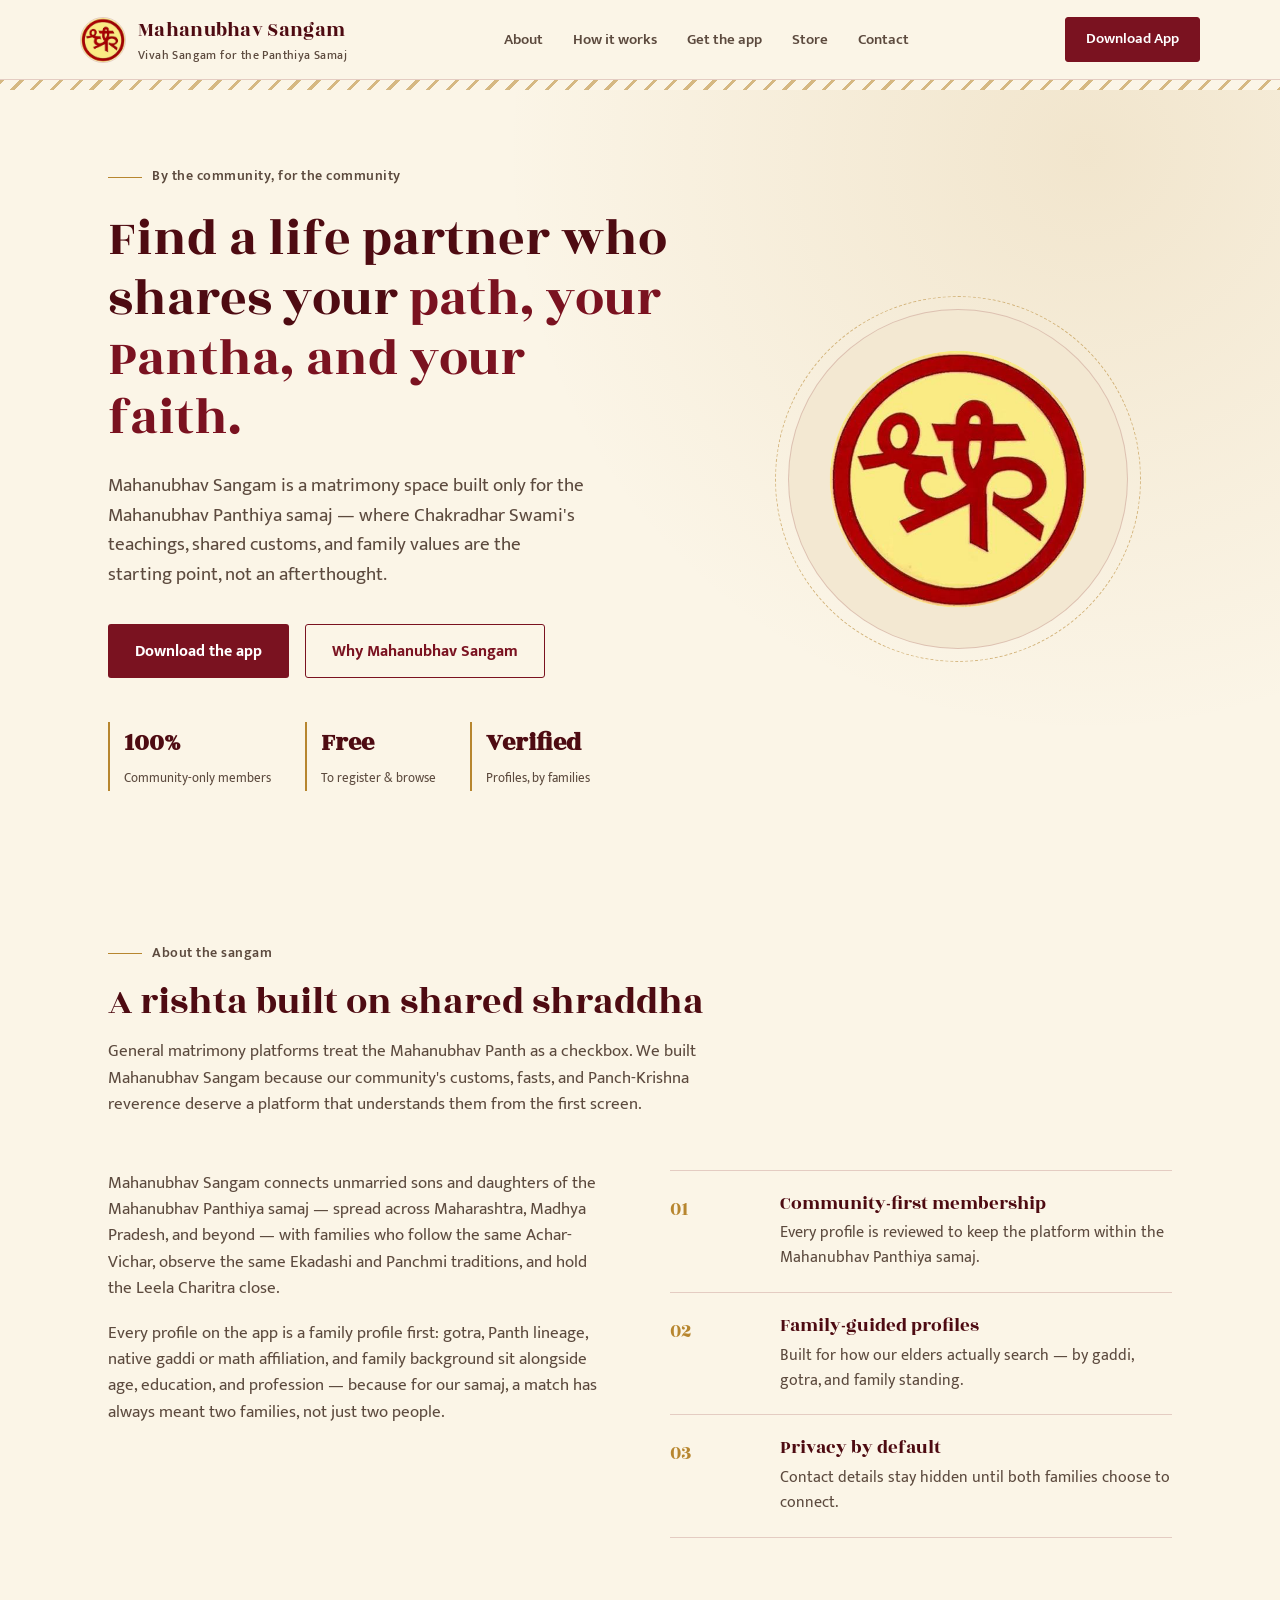
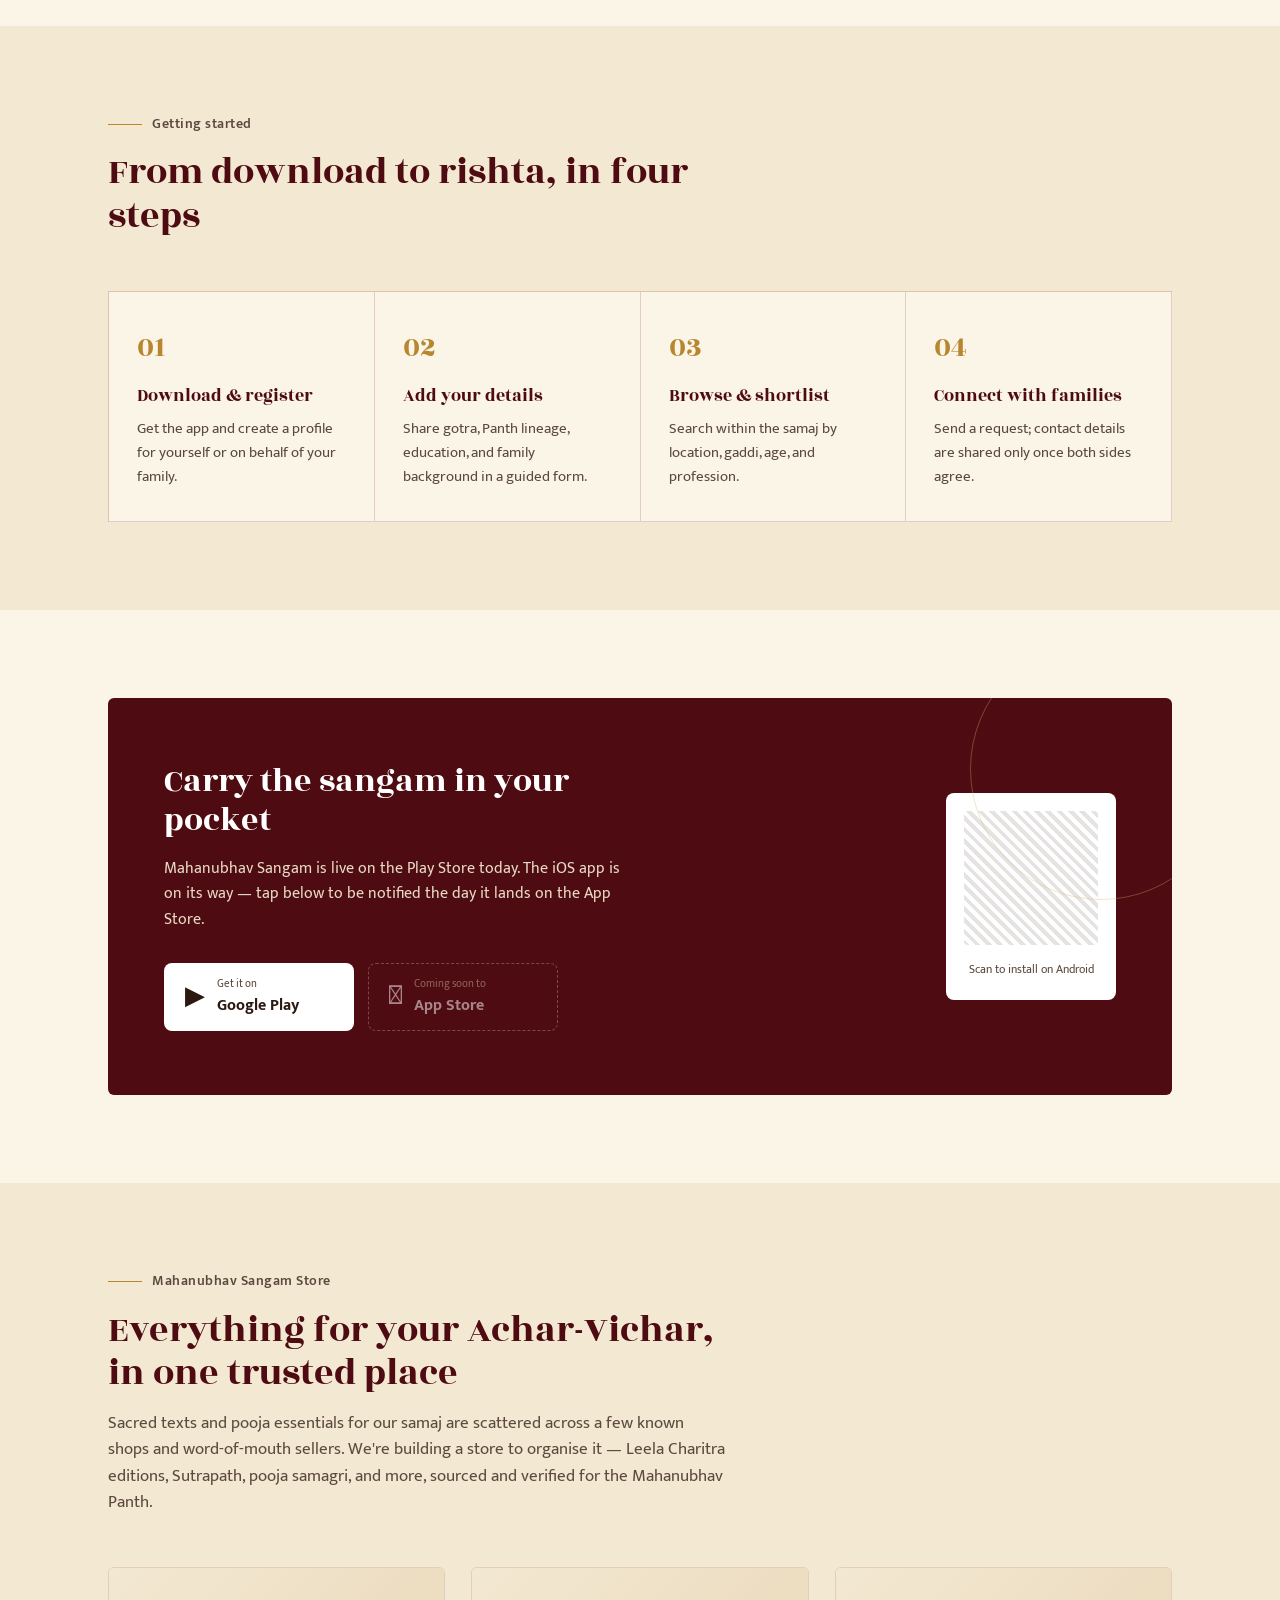
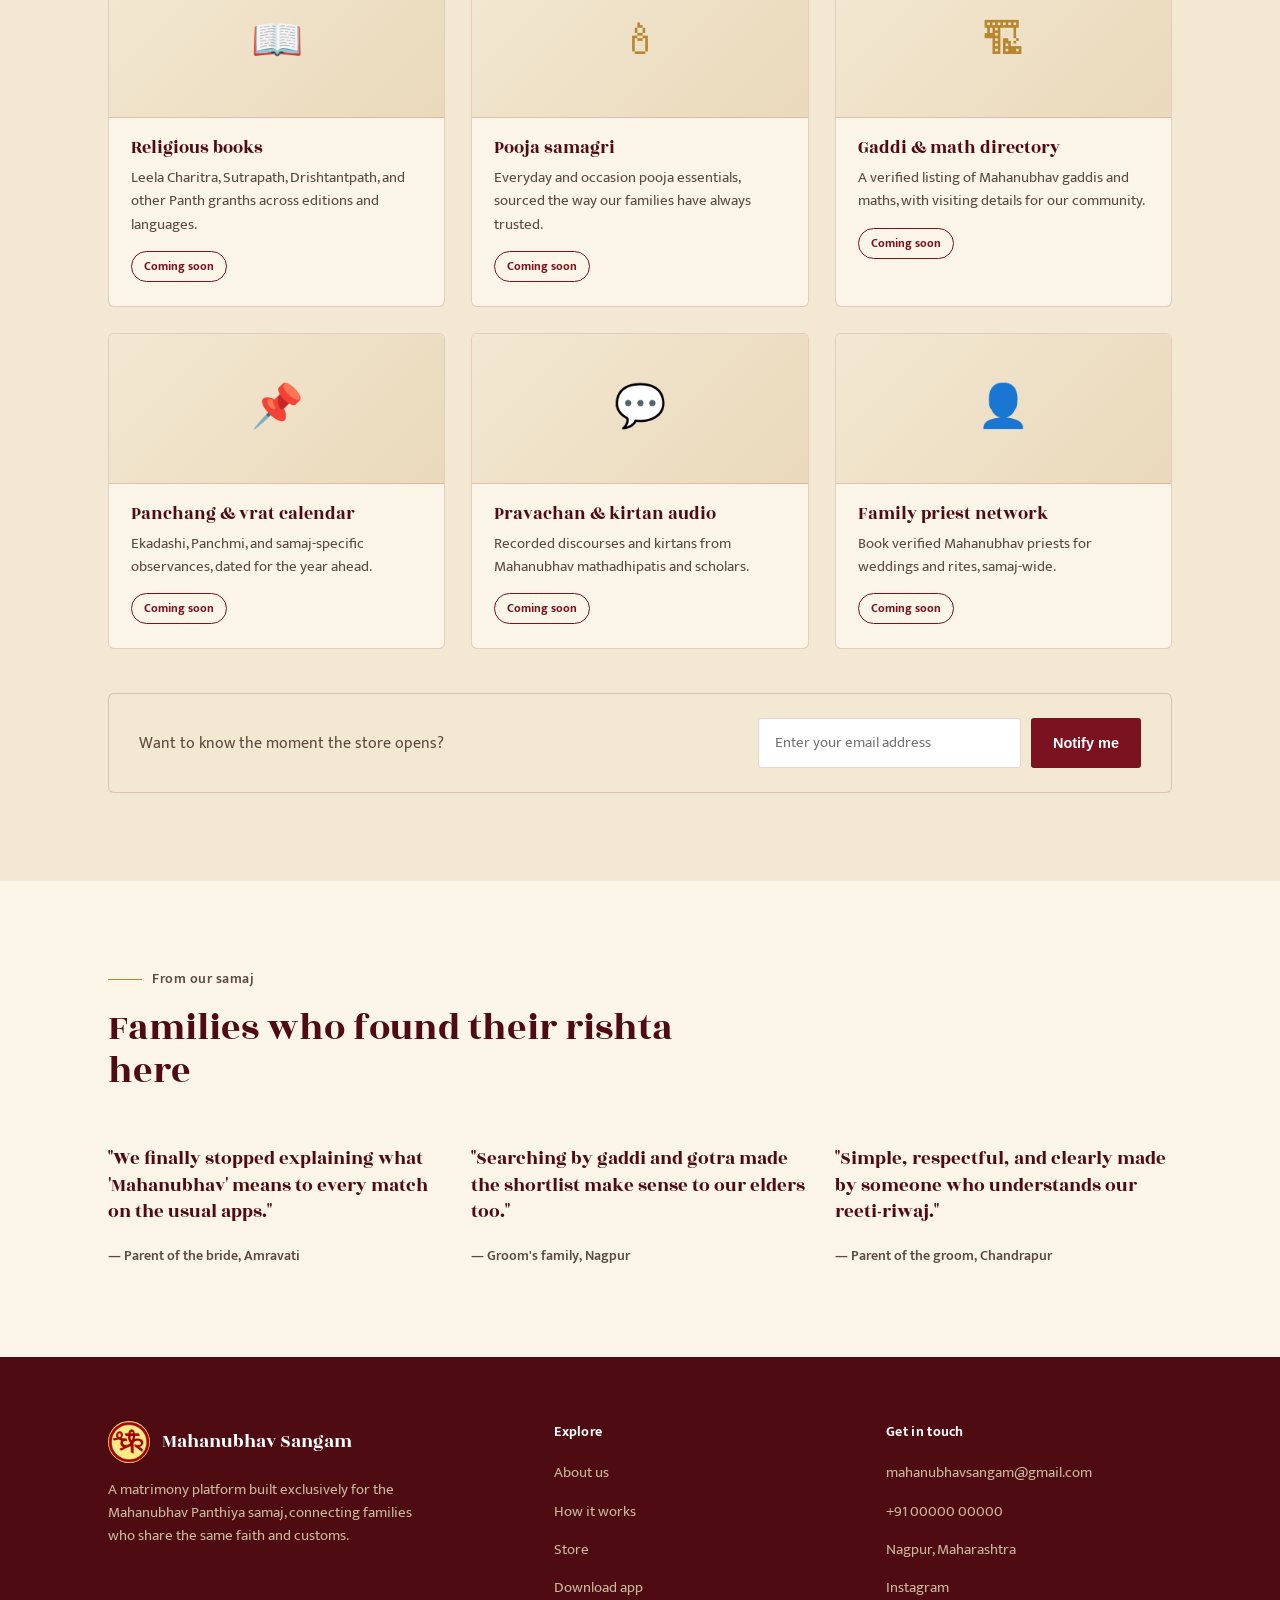
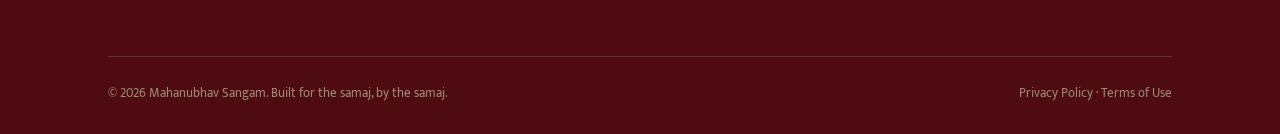
==== index.html @ fc0d8142 "playstore link" ====
<!DOCTYPE html>
<html lang="en">
<head>
<meta charset="UTF-8">
<meta name="viewport" content="width=device-width, initial-scale=1.0">
<title>Mahanubhav Sangam — Matrimony for the Mahanubhav Panthiya Community</title>
<link rel="icon" href="mahanubhav-logo.jpeg">
<link rel="preconnect" href="https://fonts.googleapis.com">
<link rel="preconnect" href="https://fonts.gstatic.com" crossorigin>
<link href="https://fonts.googleapis.com/css2?family=Rozha+One&family=Mukta:wght@400;500;600;700&display=swap" rel="stylesheet">
<style>
  :root{
    --maroon:#7A1220;
    --maroon-deep:#4E0B12;
    --gold:#B7862F;
    --gold-light:#D9B267;
    --cream:#FBF5E7;
    --cream-2:#F3E8D2;
    --ink:#2B1810;
    --ink-soft:#5C4A3E;
    --line: rgba(122,18,32,0.18);
    --radius: 3px;
  }
  *{box-sizing:border-box;margin:0;padding:0;}
  html{scroll-behavior:smooth;}
  body{
    background:var(--cream);
    color:var(--ink);
    font-family:'Mukta',sans-serif;
    font-size:17px;
    line-height:1.6;
    -webkit-font-smoothing:antialiased;
  }
  h1,h2,h3,.display{
    font-family:'Rozha One', serif;
    font-weight:400;
    color:var(--maroon-deep);
    line-height:1.15;
  }
  a{color:inherit;text-decoration:none;}
  img{max-width:100%;display:block;}
  .wrap{max-width:1120px;margin:0 auto;padding:0 28px;}
  ::selection{background:var(--gold-light);color:var(--maroon-deep);}
  :focus-visible{outline:2px solid var(--maroon);outline-offset:3px;}

  /* subtle repeating motif border */
  .motif{
    height:10px;
    background-image: repeating-linear-gradient(135deg, var(--gold) 0 3px, transparent 3px 14px);
    opacity:0.55;
  }

  /* ===== Header ===== */
  header{
    position:sticky; top:0; z-index:50;
    background:rgba(251,245,231,0.94);
    backdrop-filter:blur(6px);
    border-bottom:1px solid var(--line);
  }
  .nav{
    display:flex;align-items:center;justify-content:space-between;
    padding:14px 0;
  }
  .brand{display:flex;align-items:center;gap:12px;}
  .brand img{width:46px;height:46px;border-radius:50%;border:1px solid var(--line);}
  .brand-name{font-family:'Rozha One',serif;font-size:20px;color:var(--maroon-deep);letter-spacing:0.3px;}
  .brand-name span{display:block;font-family:'Mukta',sans-serif;font-size:11.5px;color:var(--ink-soft);font-weight:500;letter-spacing:0.4px;margin-top:1px;}
  nav ul{list-style:none;display:flex;gap:30px;}
  nav ul li a{font-size:15px;font-weight:600;color:var(--ink-soft);transition:color .2s;}
  nav ul li a:hover{color:var(--maroon);}
  .nav-cta{
    background:var(--maroon);color:#fff;padding:10px 20px;border-radius:var(--radius);
    font-weight:600;font-size:14.5px;border:1px solid var(--maroon);
    transition:background .2s;
  }
  .nav-cta:hover{background:var(--maroon-deep);}
  .menu-btn{display:none;background:none;border:none;font-size:26px;color:var(--maroon-deep);cursor:pointer;}

  /* ===== Hero ===== */
  .hero{
    position:relative;
    padding:76px 0 64px;
    background:
      radial-gradient(circle at 85% 8%, rgba(183,134,47,0.14), transparent 45%),
      var(--cream);
    overflow:hidden;
  }
  .hero-grid{
    display:grid;grid-template-columns: 1.15fr 0.85fr;gap:56px;align-items:center;
  }
  .eyebrow-mark{
    display:flex;align-items:center;gap:10px;margin-bottom:22px;
  }
  .eyebrow-mark .rule{width:34px;height:1px;background:var(--gold);}
  .eyebrow-mark span{font-size:13.5px;letter-spacing:0.5px;color:var(--ink-soft);font-weight:600;}
  .hero h1{font-size:52px;max-width:560px;margin-bottom:22px;}
  .hero h1 em{font-style:normal;color:var(--maroon);}
  .hero p.lede{font-size:18.5px;color:var(--ink-soft);max-width:480px;margin-bottom:34px;}
  .hero-actions{display:flex;gap:16px;flex-wrap:wrap;align-items:center;}
  .btn{
    display:inline-flex;align-items:center;gap:9px;
    padding:14px 26px;border-radius:var(--radius);font-weight:700;font-size:15.5px;
    border:1px solid transparent; transition:transform .18s ease, box-shadow .18s ease;
  }
  .btn-primary{background:var(--maroon);color:#fff;}
  .btn-primary:hover{transform:translateY(-2px);box-shadow:0 10px 22px rgba(122,18,32,0.28);}
  .btn-ghost{border-color:var(--maroon);color:var(--maroon);}
  .btn-ghost:hover{background:var(--maroon);color:#fff;}
  .hero-stats{display:flex;gap:34px;margin-top:44px;}
  .hero-stats div{border-left:2px solid var(--gold);padding-left:14px;}
  .hero-stats strong{display:block;font-family:'Rozha One',serif;font-size:26px;color:var(--maroon-deep);}
  .hero-stats span{font-size:13px;color:var(--ink-soft);}

  .hero-emblem{
    position:relative;display:flex;align-items:center;justify-content:center;
  }
  .emblem-ring{
    width:340px;height:340px;border-radius:50%;
    background:var(--cream-2);
    border:1px solid var(--line);
    display:flex;align-items:center;justify-content:center;
    position:relative;
  }
  .emblem-ring::before{
    content:"";position:absolute;inset:-14px;border-radius:50%;
    border:1px dashed var(--gold);opacity:0.55;
  }
  .emblem-ring img{width:78%;height:78%;object-fit:contain;}

  /* ===== Section shell ===== */
  section{padding:88px 0;}
  .section-head{max-width:620px;margin-bottom:52px;}
  .section-head .eyebrow-mark{margin-bottom:16px;}
  .section-head h2{font-size:38px;margin-bottom:14px;}
  .section-head p{color:var(--ink-soft);font-size:16.5px;}
  .alt-bg{background:var(--cream-2);}

  /* ===== About ===== */
  .about-grid{display:grid;grid-template-columns:1fr 1fr;gap:60px;align-items:start;}
  .about-copy p{color:var(--ink-soft);margin-bottom:18px;font-size:16.5px;}
  .about-copy p:last-child{margin-bottom:0;}
  .value-list{display:flex;flex-direction:column;border-top:1px solid var(--line);}
  .value-list .row{
    display:grid;grid-template-columns: 90px 1fr;gap:20px;
    padding:22px 0;border-bottom:1px solid var(--line);
  }
  .value-list .num{font-family:'Rozha One',serif;color:var(--gold);font-size:20px;}
  .value-list h3{font-size:19px;margin-bottom:6px;color:var(--maroon-deep);}
  .value-list p{color:var(--ink-soft);font-size:15.5px;}

  /* ===== How it works ===== */
  .steps{display:grid;grid-template-columns:repeat(4,1fr);gap:0;border-top:1px solid var(--line);border-left:1px solid var(--line);}
  .step{padding:32px 28px;border-right:1px solid var(--line);border-bottom:1px solid var(--line);background:var(--cream);}
  .step .num{font-family:'Rozha One',serif;font-size:30px;color:var(--gold);display:block;margin-bottom:14px;}
  .step h3{font-size:18px;margin-bottom:10px;}
  .step p{font-size:15px;color:var(--ink-soft);}

  /* ===== App download ===== */
  .app-band{
    background:var(--maroon-deep);
    color:var(--cream);
    border-radius:6px;
    padding:64px 56px;
    display:grid;grid-template-columns:1.2fr 1fr;gap:40px;align-items:center;
    position:relative;overflow:hidden;
  }
  .app-band::after{
    content:"";position:absolute;right:-60px;top:-60px;width:260px;height:260px;border-radius:50%;
    border:1px solid rgba(217,178,103,0.35);
  }
  .app-band h2{color:#fff;font-size:34px;margin-bottom:16px;}
  .app-band p{color:#E8D9C4;font-size:16px;max-width:460px;margin-bottom:30px;}
  .store-buttons{display:flex;gap:14px;flex-wrap:wrap;}
  .store-btn{
    display:flex;align-items:center;gap:12px;
    background:#fff;color:var(--ink);padding:12px 20px;border-radius:8px;
    min-width:190px; border:1px solid transparent; transition: opacity .2s, transform .18s;
  }
  .store-btn:hover{transform:translateY(-2px);}
  .store-btn .icon{font-size:26px;line-height:1;}
  .store-btn .txt small{display:block;font-size:11px;color:var(--ink-soft);}
  .store-btn .txt strong{display:block;font-size:15.5px;}
  .store-btn.disabled{opacity:0.5;cursor:not-allowed;background:transparent;border:1px dashed rgba(255,255,255,0.5);color:#fff;}
  .store-btn.disabled .txt small{color:#cbb8a2;}
  .qr-card{
    justify-self:end; background:#fff; border-radius:8px;padding:18px;text-align:center;width:170px;
  }
  .qr-card .qr{width:100%;aspect-ratio:1;background:
      repeating-linear-gradient(45deg, var(--ink) 0 4px, #fff 4px 8px);
      opacity:0.12; border-radius:4px; margin-bottom:10px;}
  .qr-card span{font-size:12px;color:var(--ink-soft);}

  /* ===== Store / Products ===== */
  .store-grid{display:grid;grid-template-columns:repeat(3,1fr);gap:26px;}
  .product-card{
    background:var(--cream);border:1px solid var(--line);border-radius:6px;overflow:hidden;
    position:relative; transition: box-shadow .2s;
  }
  .product-card:hover{box-shadow:0 14px 30px rgba(122,18,32,0.10);}
  .product-thumb{
    height:150px;
    background:linear-gradient(135deg, var(--cream-2), #EAD9BB);
    display:flex;align-items:center;justify-content:center;
    font-family:'Rozha One',serif;color:var(--gold);font-size:42px;
    border-bottom:1px solid var(--line);
  }
  .product-body{padding:20px 22px 24px;}
  .product-body h3{font-size:18px;margin-bottom:8px;}
  .product-body p{font-size:14.5px;color:var(--ink-soft);margin-bottom:14px;}
  .soon-tag{
    display:inline-block;font-size:12px;font-weight:700;color:var(--maroon);
    border:1px solid var(--maroon);padding:5px 12px;border-radius:20px;
  }
  .notify-strip{
    margin-top:44px;display:flex;gap:14px;align-items:center;justify-content:space-between;
    background:var(--cream-2);border:1px solid var(--line);border-radius:6px;padding:24px 30px;flex-wrap:wrap;
  }
  .notify-strip p{font-size:15.5px;color:var(--ink-soft);}
  .notify-strip form{display:flex;gap:10px;flex-wrap:wrap;}
  .notify-strip input{
    padding:12px 16px;border:1px solid var(--line);border-radius:var(--radius);font-family:inherit;
    font-size:14.5px;min-width:230px;background:#fff;
  }
  .notify-strip input:focus{border-color:var(--maroon);}
  .notify-strip button{
    background:var(--maroon);color:#fff;border:none;padding:12px 22px;border-radius:var(--radius);
    font-weight:700;font-size:14.5px;cursor:pointer;
  }
  .notify-strip button:hover{background:var(--maroon-deep);}
  .form-msg{font-size:13.5px;color:var(--maroon);margin-top:8px;width:100%;display:none;}

  /* ===== Trust / testimonials ===== */
  .quote-grid{display:grid;grid-template-columns:repeat(3,1fr);gap:26px;}
  .quote-card{padding:0;}
  .quote-card blockquote{font-family:'Rozha One',serif;font-size:19px;color:var(--maroon-deep);line-height:1.4;margin-bottom:16px;}
  .quote-card cite{font-style:normal;font-size:14px;color:var(--ink-soft);font-weight:600;}

  /* ===== Contact / Footer ===== */
  footer{background:var(--maroon-deep);color:#EADFCB;padding:64px 0 30px;}
  .footer-grid{display:grid;grid-template-columns:1.4fr 1fr 1fr;gap:46px;padding-bottom:44px;border-bottom:1px solid rgba(234,223,203,0.18);}
  .footer-brand{display:flex;align-items:center;gap:12px;margin-bottom:16px;}
  .footer-brand img{width:42px;height:42px;border-radius:50%;}
  .footer-brand span{font-family:'Rozha One',serif;font-size:19px;color:#fff;}
  footer p{color:#C9B79C;font-size:14.5px;max-width:320px;}
  footer h4{color:#fff;font-family:'Mukta';font-size:14px;letter-spacing:0.3px;margin-bottom:16px;font-weight:700;}
  footer ul{list-style:none;}
  footer ul li{margin-bottom:11px;}
  footer ul li a{color:#C9B79C;font-size:14.5px;transition:color .2s;}
  footer ul li a:hover{color:#fff;}
  .footer-bottom{
    padding-top:26px;display:flex;justify-content:space-between;flex-wrap:wrap;gap:10px;
    font-size:13px;color:#9C8A72;
  }

  /* ===== Responsive ===== */
  @media (max-width:920px){
    .hero-grid{grid-template-columns:1fr;}
    .hero-emblem{order:-1;}
    .emblem-ring{width:240px;height:240px;}
    .hero h1{font-size:38px;}
    .about-grid{grid-template-columns:1fr;gap:36px;}
    .steps{grid-template-columns:1fr 1fr;}
    .app-band{grid-template-columns:1fr;padding:44px 28px;}
    .qr-card{display:none;}
    .store-grid{grid-template-columns:1fr 1fr;}
    .quote-grid{grid-template-columns:1fr;}
    .footer-grid{grid-template-columns:1fr;gap:30px;}
    nav ul{display:none;}
    .menu-btn{display:block;}
  }
  @media (max-width:560px){
    .store-grid{grid-template-columns:1fr;}
    .hero-stats{gap:22px;flex-wrap:wrap;}
    .hero h1{font-size:32px;}
    section{padding:60px 0;}
  }
  @media (prefers-reduced-motion: reduce){
    html{scroll-behavior:auto;}
    *{transition:none !important;}
  }
</style>
</head>
<body>

<header>
  <div class="wrap nav">
    <div class="brand">
      <img src="mahanubhav-logo.jpeg" alt="Mahanubhav Sangam emblem">
      <div class="brand-name">Mahanubhav Sangam<span>Vivah Sangam for the Panthiya Samaj</span></div>
    </div>
    <nav>
      <ul>
        <li><a href="#about">About</a></li>
        <li><a href="#how">How it works</a></li>
        <li><a href="#app">Get the app</a></li>
        <li><a href="#store">Store</a></li>
        <li><a href="#contact">Contact</a></li>
      </ul>
    </nav>
    <a href="https://play.google.com/apps/internaltest/4700894706697508267" target="_blank" class="nav-cta">Download App</a>
    <button class="menu-btn" aria-label="Menu">&#9776;</button>
  </div>
</header>

<div class="motif"></div>

<main>
  <!-- HERO -->
  <section class="hero">
    <div class="wrap hero-grid">
      <div>
        <div class="eyebrow-mark"><span class="rule"></span><span>By the community, for the community</span></div>
        <h1>Find a life partner who shares your <em>path, your Pantha, and your faith.</em></h1>
        <p class="lede">Mahanubhav Sangam is a matrimony space built only for the Mahanubhav Panthiya samaj — where Chakradhar Swami's teachings, shared customs, and family values are the starting point, not an afterthought.</p>
        <div class="hero-actions">
          <a href="https://play.google.com/apps/internaltest/4700894706697508267" target="_blank" class="btn btn-primary">Download the app</a>
          <a href="#about" class="btn btn-ghost">Why Mahanubhav Sangam</a>
        </div>
        <div class="hero-stats">
          <div><strong>100%</strong><span>Community-only members</span></div>
          <div><strong>Free</strong><span>To register &amp; browse</span></div>
          <div><strong>Verified</strong><span>Profiles, by families</span></div>
        </div>
      </div>
      <div class="hero-emblem">
        <div class="emblem-ring">
          <img src="mahanubhav-logo.png" alt="Mahanubhav Sangam logo">
        </div>
      </div>
    </div>
  </section>

  <!-- ABOUT -->
  <section id="about">
    <div class="wrap">
      <div class="section-head">
        <div class="eyebrow-mark"><span class="rule"></span><span>About the sangam</span></div>
        <h2>A rishta built on shared shraddha</h2>
        <p>General matrimony platforms treat the Mahanubhav Panth as a checkbox. We built Mahanubhav Sangam because our community's customs, fasts, and Panch-Krishna reverence deserve a platform that understands them from the first screen.</p>
      </div>
      <div class="about-grid">
        <div class="about-copy">
          <p>Mahanubhav Sangam connects unmarried sons and daughters of the Mahanubhav Panthiya samaj — spread across Maharashtra, Madhya Pradesh, and beyond — with families who follow the same Achar-Vichar, observe the same Ekadashi and Panchmi traditions, and hold the Leela Charitra close.</p>
          <p>Every profile on the app is a family profile first: gotra, Panth lineage, native gaddi or math affiliation, and family background sit alongside age, education, and profession — because for our samaj, a match has always meant two families, not just two people.</p>
        </div>
        <div class="value-list">
          <div class="row">
            <span class="num">01</span>
            <div><h3>Community-first membership</h3><p>Every profile is reviewed to keep the platform within the Mahanubhav Panthiya samaj.</p></div>
          </div>
          <div class="row">
            <span class="num">02</span>
            <div><h3>Family-guided profiles</h3><p>Built for how our elders actually search — by gaddi, gotra, and family standing.</p></div>
          </div>
          <div class="row">
            <span class="num">03</span>
            <div><h3>Privacy by default</h3><p>Contact details stay hidden until both families choose to connect.</p></div>
          </div>
        </div>
      </div>
    </div>
  </section>

  <!-- HOW IT WORKS -->
  <section id="how" class="alt-bg">
    <div class="wrap">
      <div class="section-head">
        <div class="eyebrow-mark"><span class="rule"></span><span>Getting started</span></div>
        <h2>From download to rishta, in four steps</h2>
      </div>
      <div class="steps">
        <div class="step"><span class="num">01</span><h3>Download &amp; register</h3><p>Get the app and create a profile for yourself or on behalf of your family.</p></div>
        <div class="step"><span class="num">02</span><h3>Add your details</h3><p>Share gotra, Panth lineage, education, and family background in a guided form.</p></div>
        <div class="step"><span class="num">03</span><h3>Browse &amp; shortlist</h3><p>Search within the samaj by location, gaddi, age, and profession.</p></div>
        <div class="step"><span class="num">04</span><h3>Connect with families</h3><p>Send a request; contact details are shared only once both sides agree.</p></div>
      </div>
    </div>
  </section>

  <!-- APP DOWNLOAD -->
  <section id="app">
    <div class="wrap">
      <div class="app-band">
        <div>
          <h2>Carry the sangam in your pocket</h2>
          <p>Mahanubhav Sangam is live on the Play Store today. The iOS app is on its way — tap below to be notified the day it lands on the App Store.</p>
          <div class="store-buttons">
            <a href="https://play.google.com/apps/internaltest/4700894706697508267" class="store-btn" id="playstore-link" target="_blank" rel="noopener">
              <span class="icon">&#9654;</span>
              <span class="txt"><small>Get it on</small><strong>Google Play</strong></span>
            </a>
            <a href="#" class="store-btn disabled" aria-disabled="true" onclick="return false;">
              <span class="icon">&#63743;</span>
              <span class="txt"><small>Coming soon to</small><strong>App Store</strong></span>
            </a>
          </div>
        </div>
        <div class="qr-card">
          <div class="qr"></div>
          <span>Scan to install on Android</span>
        </div>
      </div>
    </div>
  </section>

  <!-- STORE / PRODUCTS -->
  <section id="store" class="alt-bg">
    <div class="wrap">
      <div class="section-head">
        <div class="eyebrow-mark"><span class="rule"></span><span>Mahanubhav Sangam Store</span></div>
        <h2>Everything for your Achar-Vichar, in one trusted place</h2>
        <p>Sacred texts and pooja essentials for our samaj are scattered across a few known shops and word-of-mouth sellers. We're building a store to organise it — Leela Charitra editions, Sutrapath, pooja samagri, and more, sourced and verified for the Mahanubhav Panth.</p>
      </div>

      <div class="store-grid">
        <div class="product-card">
          <div class="product-thumb">&#128214;</div>
          <div class="product-body">
            <h3>Religious books</h3>
            <p>Leela Charitra, Sutrapath, Drishtantpath, and other Panth granths across editions and languages.</p>
            <span class="soon-tag">Coming soon</span>
          </div>
        </div>
        <div class="product-card">
          <div class="product-thumb">&#128367;</div>
          <div class="product-body">
            <h3>Pooja samagri</h3>
            <p>Everyday and occasion pooja essentials, sourced the way our families have always trusted.</p>
            <span class="soon-tag">Coming soon</span>
          </div>
        </div>
        <div class="product-card">
          <div class="product-thumb">&#127959;</div>
          <div class="product-body">
            <h3>Gaddi &amp; math directory</h3>
            <p>A verified listing of Mahanubhav gaddis and maths, with visiting details for our community.</p>
            <span class="soon-tag">Coming soon</span>
          </div>
        </div>
        <div class="product-card">
          <div class="product-thumb">&#128204;</div>
          <div class="product-body">
            <h3>Panchang &amp; vrat calendar</h3>
            <p>Ekadashi, Panchmi, and samaj-specific observances, dated for the year ahead.</p>
            <span class="soon-tag">Coming soon</span>
          </div>
        </div>
        <div class="product-card">
          <div class="product-thumb">&#128172;</div>
          <div class="product-body">
            <h3>Pravachan &amp; kirtan audio</h3>
            <p>Recorded discourses and kirtans from Mahanubhav mathadhipatis and scholars.</p>
            <span class="soon-tag">Coming soon</span>
          </div>
        </div>
        <div class="product-card">
          <div class="product-thumb">&#128100;</div>
          <div class="product-body">
            <h3>Family priest network</h3>
            <p>Book verified Mahanubhav priests for weddings and rites, samaj-wide.</p>
            <span class="soon-tag">Coming soon</span>
          </div>
        </div>
      </div>

      <div class="notify-strip">
        <p>Want to know the moment the store opens?</p>
        <form onsubmit="return notifyMe(event)">
          <input type="email" required placeholder="Enter your email address" aria-label="Email address">
          <button type="submit">Notify me</button>
        </form>
        <p class="form-msg" id="form-msg">Thank you — we'll let you know as soon as the store opens.</p>
      </div>
    </div>
  </section>

  <!-- TRUST -->
  <section>
    <div class="wrap">
      <div class="section-head">
        <div class="eyebrow-mark"><span class="rule"></span><span>From our samaj</span></div>
        <h2>Families who found their rishta here</h2>
      </div>
      <div class="quote-grid">
        <div class="quote-card">
          <blockquote>"We finally stopped explaining what 'Mahanubhav' means to every match on the usual apps."</blockquote>
          <cite>— Parent of the bride, Amravati</cite>
        </div>
        <div class="quote-card">
          <blockquote>"Searching by gaddi and gotra made the shortlist make sense to our elders too."</blockquote>
          <cite>— Groom's family, Nagpur</cite>
        </div>
        <div class="quote-card">
          <blockquote>"Simple, respectful, and clearly made by someone who understands our reeti-riwaj."</blockquote>
          <cite>— Parent of the groom, Chandrapur</cite>
        </div>
      </div>
    </div>
  </section>
</main>

<footer id="contact">
  <div class="wrap">
    <div class="footer-grid">
      <div>
        <div class="footer-brand">
          <img src="mahanubhav-logo.jpeg" alt="Mahanubhav Sangam emblem">
          <span>Mahanubhav Sangam</span>
        </div>
        <p>A matrimony platform built exclusively for the Mahanubhav Panthiya samaj, connecting families who share the same faith and customs.</p>
      </div>
      <div>
        <h4>Explore</h4>
        <ul>
          <li><a href="#about">About us</a></li>
          <li><a href="#how">How it works</a></li>
          <li><a href="#store">Store</a></li>
          <li><a href="https://play.google.com/apps/internaltest/4700894706697508267" target="_blank">Download app</a></li>
        </ul>
      </div>
      <div>
        <h4>Get in touch</h4>
        <ul>
          <li><a href="mailto:mahanubhavsangam@gmail.com">mahanubhavsangam@gmail.com</a></li>
          <li><a href="tel:+910000000000">+91 00000 00000</a></li>
          <li><a href="#">Nagpur, Maharashtra</a></li>
          <li><a href="https://www.instagram.com/mahanubhavsangam/" target="_blank">Instagram</a></li>
        </ul>
      </div>
    </div>
    <div class="footer-bottom">
      <span>&copy; 2026 Mahanubhav Sangam. Built for the samaj, by the samaj.</span>
      <span>Privacy Policy &middot; Terms of Use</span>
    </div>
  </div>
</footer>

<script>
  // Play Store link placeholder — replace href with your live listing.
  document.getElementById('playstore-link').setAttribute('href', 'https://play.google.com/apps/internaltest/4700894706697508267');

  function notifyMe(e){
    e.preventDefault();
    document.getElementById('form-msg').style.display = 'block';
    e.target.reset();
    return false;
  }
</script>

</body>
</html>
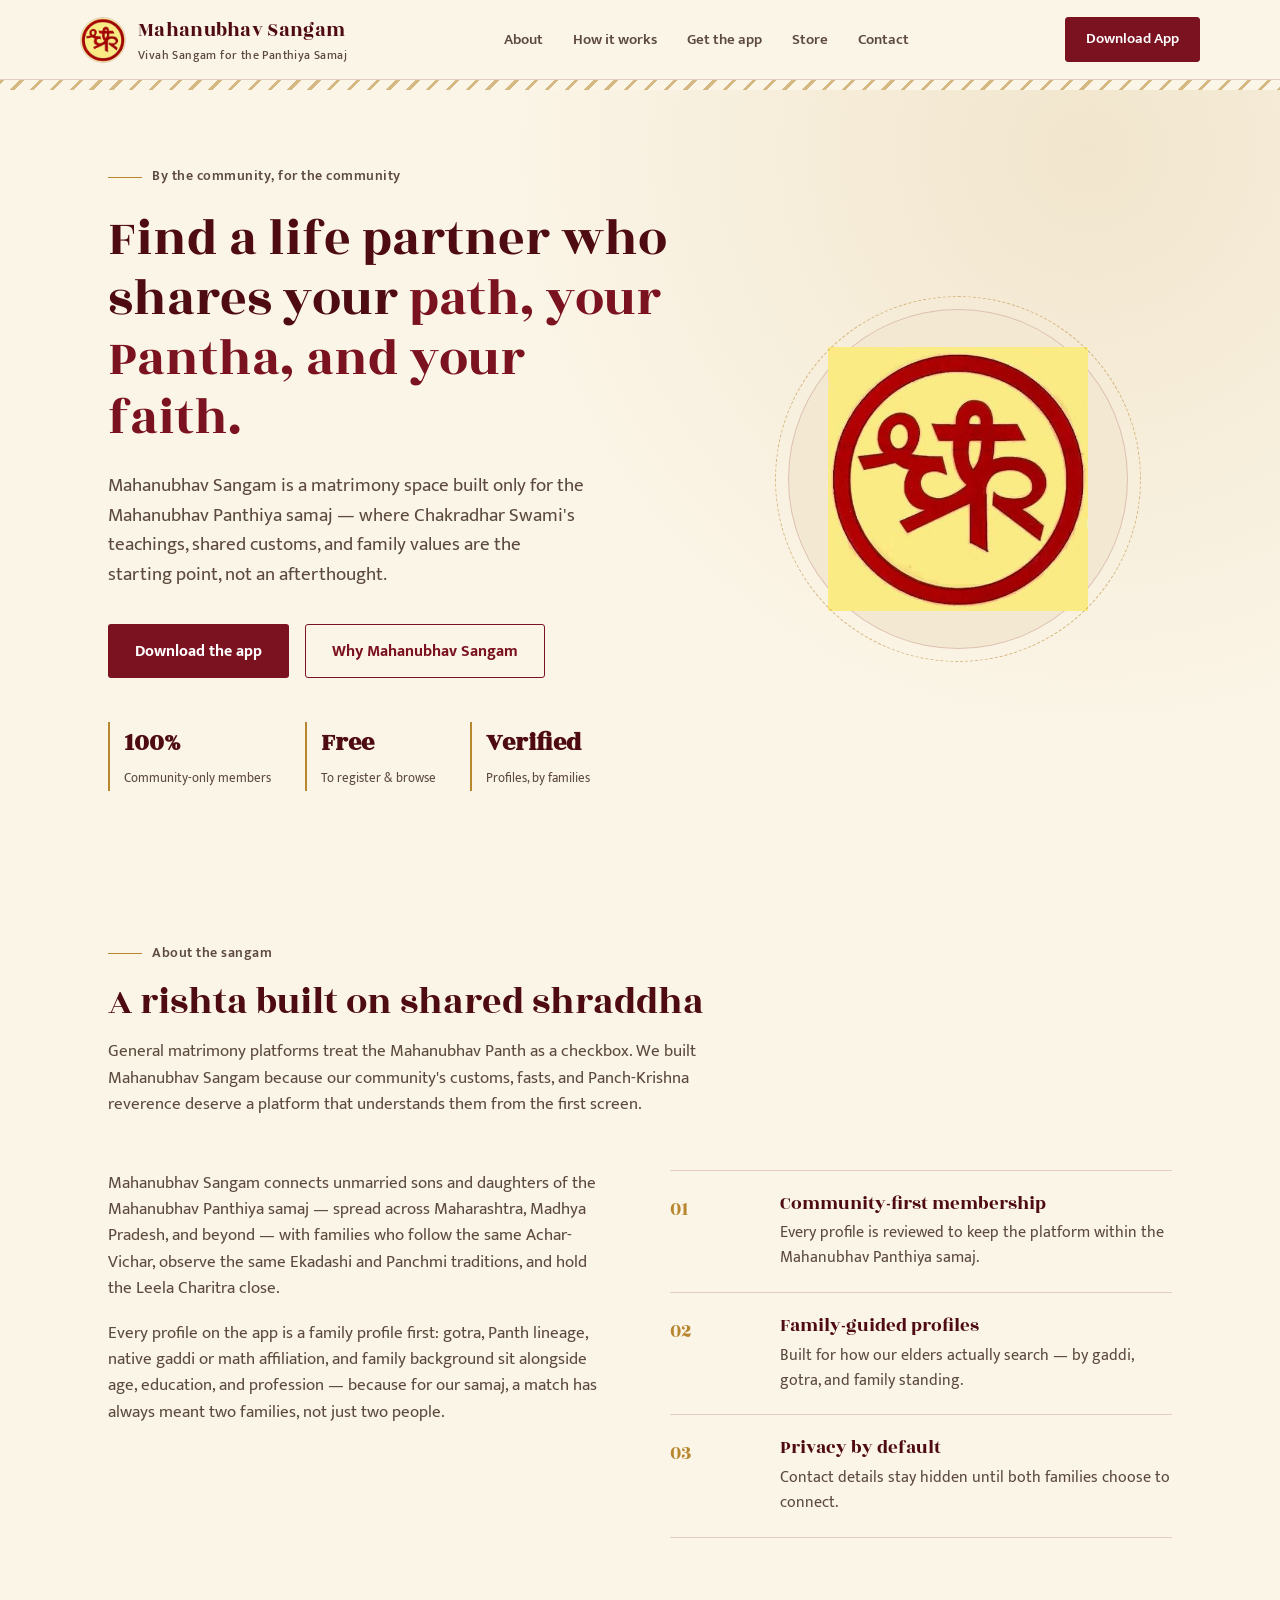
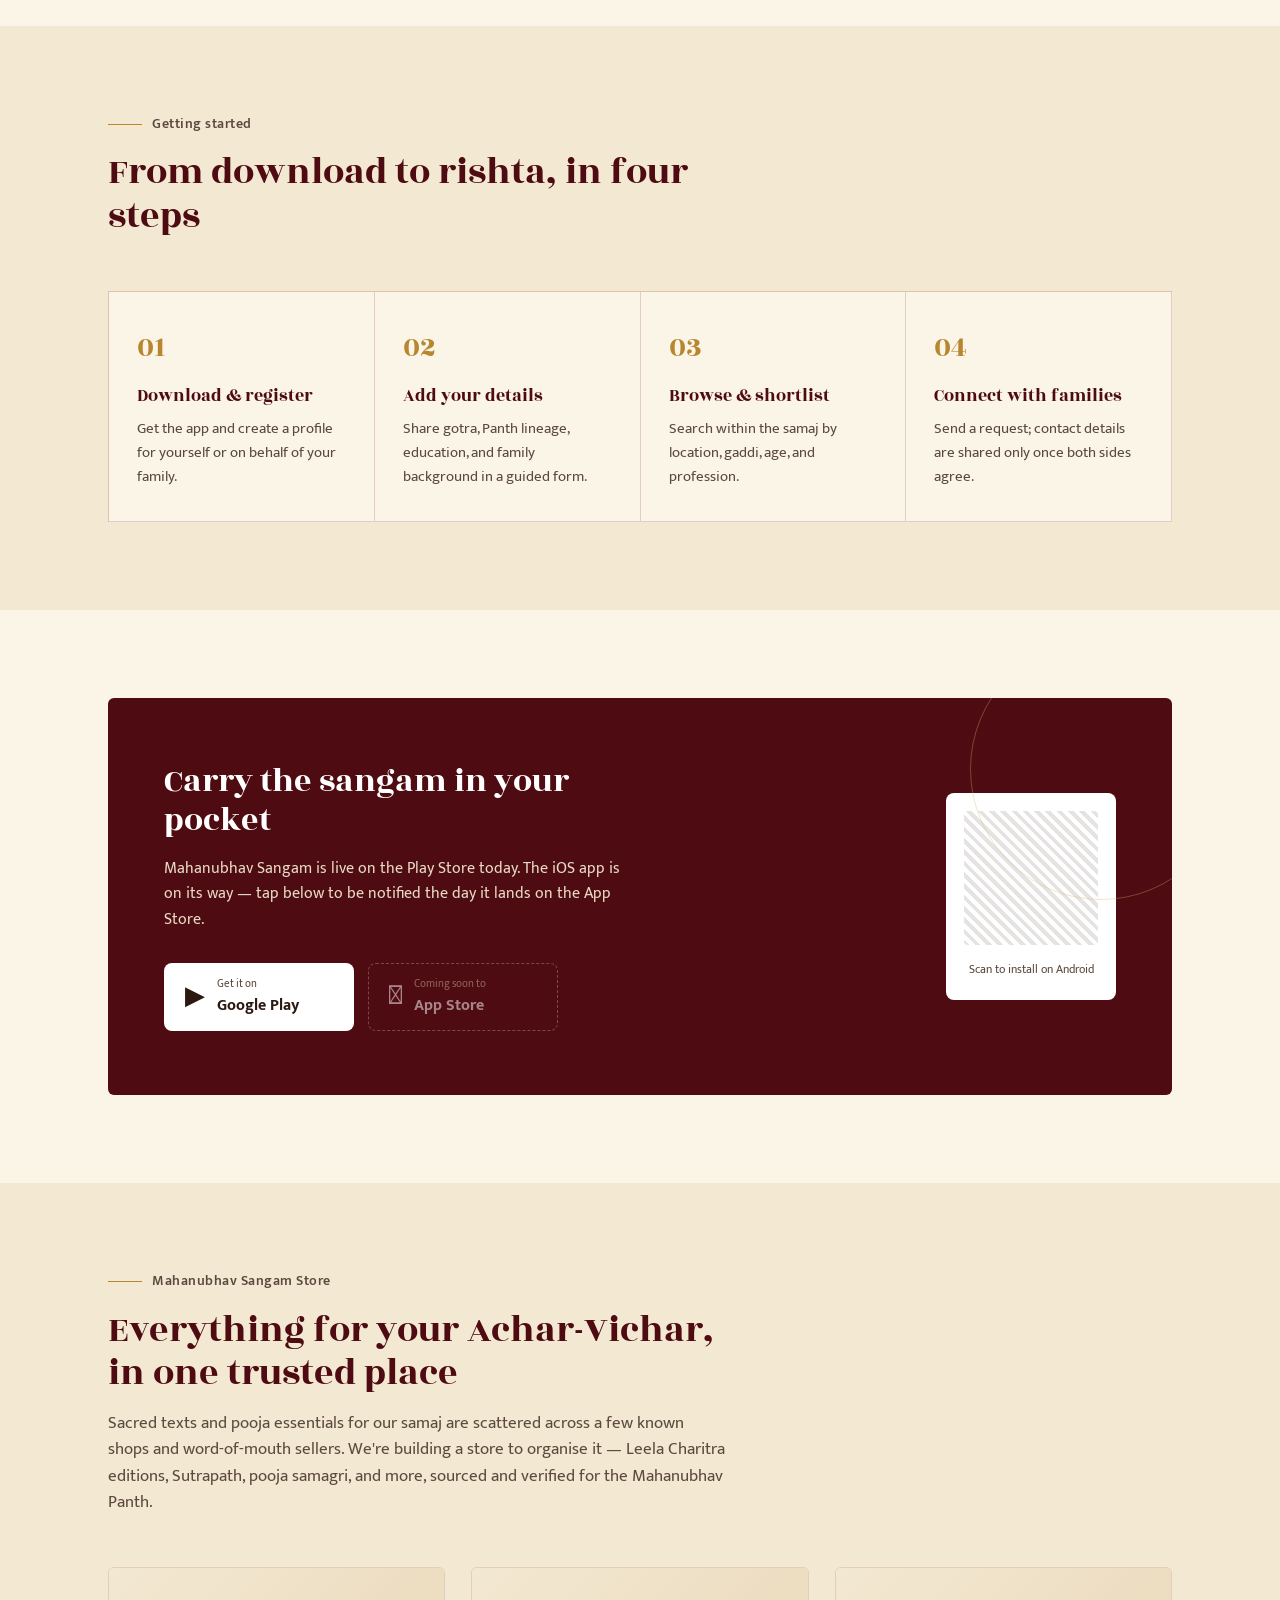
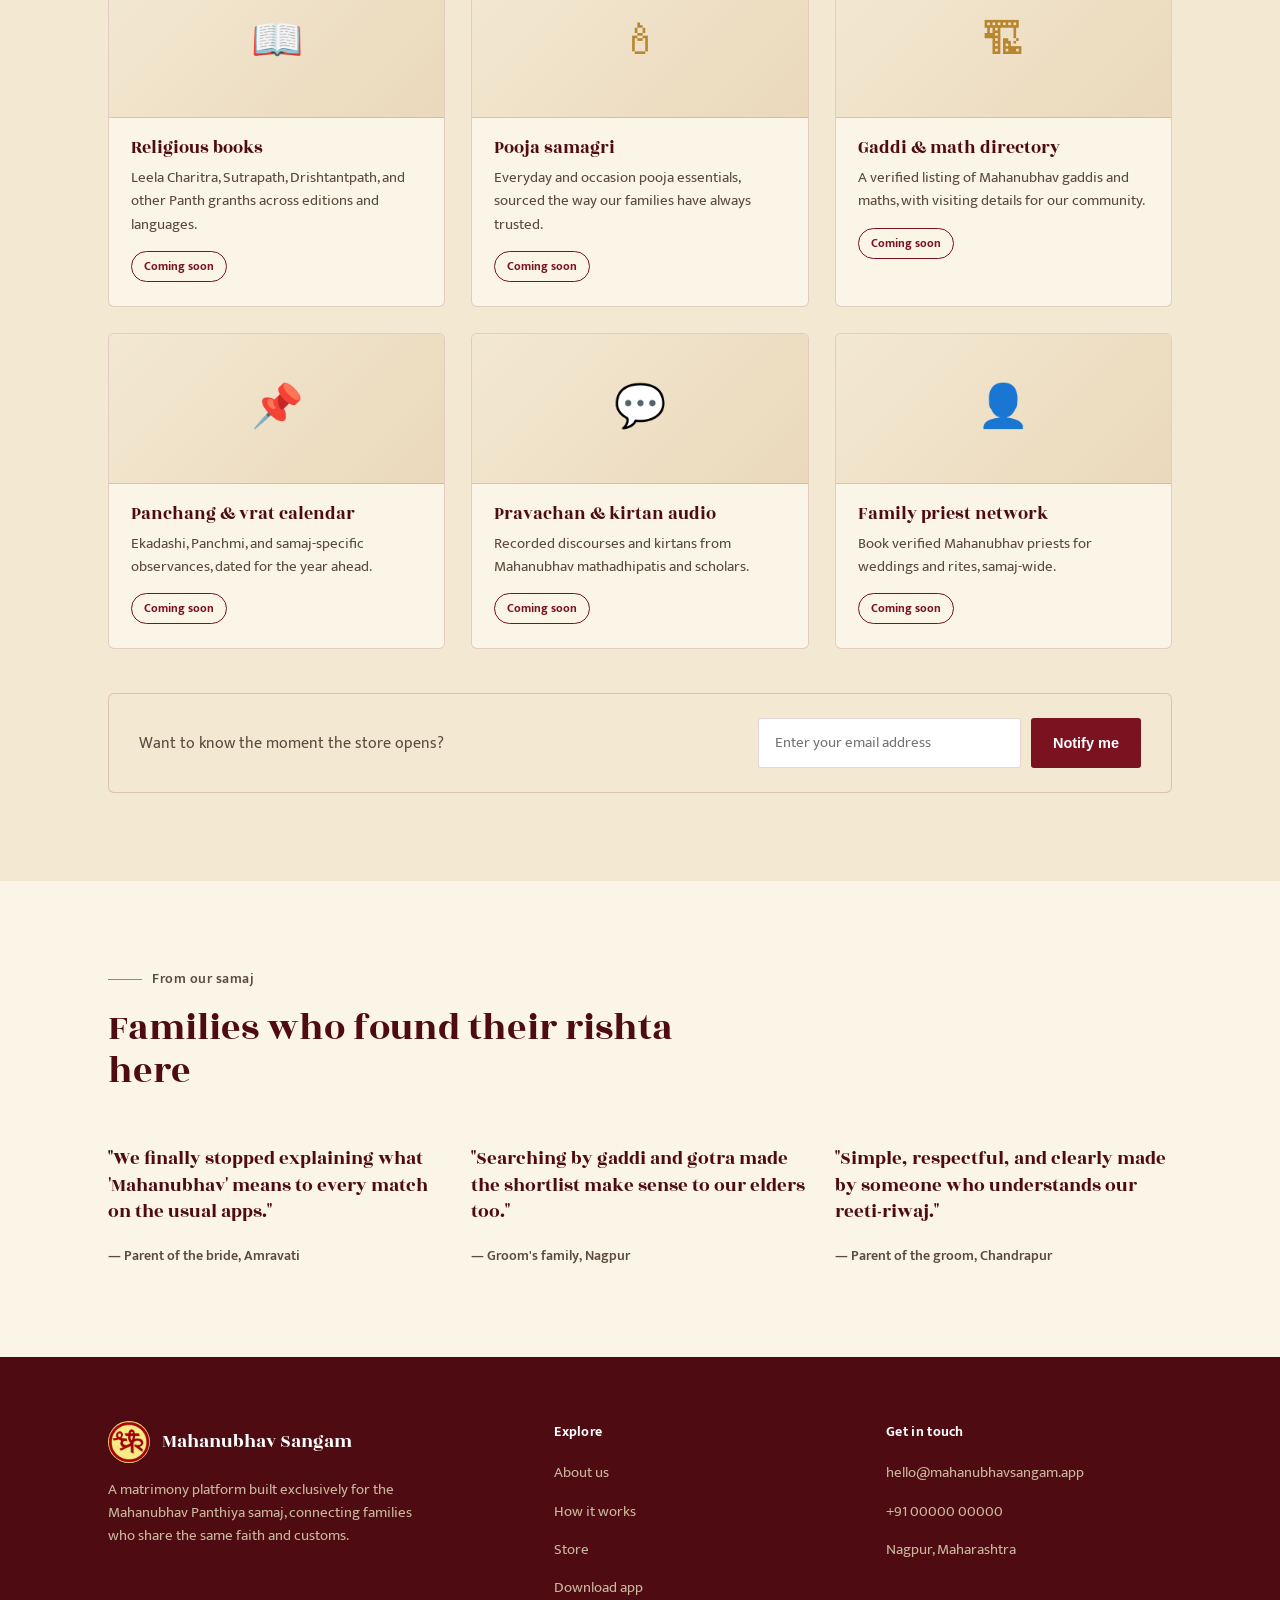
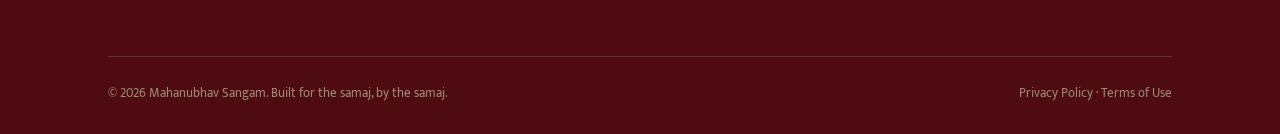
==== commit cf435e1c: "index 2.0" ====
--- a/index.html
+++ b/index.html
@@ -297,7 +297,7 @@
         <li><a href="#contact">Contact</a></li>
       </ul>
     </nav>
-    <a href="https://play.google.com/apps/internaltest/4700894706697508267" target="_blank" class="nav-cta">Download App</a>
+    <a href="#app" class="nav-cta">Download App</a>
     <button class="menu-btn" aria-label="Menu">&#9776;</button>
   </div>
 </header>
@@ -313,7 +313,7 @@
         <h1>Find a life partner who shares your <em>path, your Pantha, and your faith.</em></h1>
         <p class="lede">Mahanubhav Sangam is a matrimony space built only for the Mahanubhav Panthiya samaj — where Chakradhar Swami's teachings, shared customs, and family values are the starting point, not an afterthought.</p>
         <div class="hero-actions">
-          <a href="https://play.google.com/apps/internaltest/4700894706697508267" target="_blank" class="btn btn-primary">Download the app</a>
+          <a href="#app" class="btn btn-primary">Download the app</a>
           <a href="#about" class="btn btn-ghost">Why Mahanubhav Sangam</a>
         </div>
         <div class="hero-stats">
@@ -324,7 +324,7 @@
       </div>
       <div class="hero-emblem">
         <div class="emblem-ring">
-          <img src="mahanubhav-logo.png" alt="Mahanubhav Sangam logo">
+          <img src="mahanubhav-logo.jpeg" alt="Mahanubhav Sangam logo">
         </div>
       </div>
     </div>
@@ -385,7 +385,7 @@
           <h2>Carry the sangam in your pocket</h2>
           <p>Mahanubhav Sangam is live on the Play Store today. The iOS app is on its way — tap below to be notified the day it lands on the App Store.</p>
           <div class="store-buttons">
-            <a href="https://play.google.com/apps/internaltest/4700894706697508267" class="store-btn" id="playstore-link" target="_blank" rel="noopener">
+            <a href="#" class="store-btn" id="playstore-link" target="_blank" rel="noopener">
               <span class="icon">&#9654;</span>
               <span class="txt"><small>Get it on</small><strong>Google Play</strong></span>
             </a>
@@ -515,29 +515,28 @@
           <li><a href="#about">About us</a></li>
           <li><a href="#how">How it works</a></li>
           <li><a href="#store">Store</a></li>
-          <li><a href="https://play.google.com/apps/internaltest/4700894706697508267" target="_blank">Download app</a></li>
+          <li><a href="#app">Download app</a></li>
         </ul>
       </div>
       <div>
         <h4>Get in touch</h4>
         <ul>
-          <li><a href="mailto:mahanubhavsangam@gmail.com">mahanubhavsangam@gmail.com</a></li>
+          <li><a href="mailto:hello@mahanubhavsangam.app">hello@mahanubhavsangam.app</a></li>
           <li><a href="tel:+910000000000">+91 00000 00000</a></li>
           <li><a href="#">Nagpur, Maharashtra</a></li>
-          <li><a href="https://www.instagram.com/mahanubhavsangam/" target="_blank">Instagram</a></li>
         </ul>
       </div>
     </div>
     <div class="footer-bottom">
       <span>&copy; 2026 Mahanubhav Sangam. Built for the samaj, by the samaj.</span>
-      <span>Privacy Policy &middot; Terms of Use</span>
+      <span><a href="privacy.html">Privacy Policy</a> &middot; Terms of Use</span>
     </div>
   </div>
 </footer>
 
 <script>
   // Play Store link placeholder — replace href with your live listing.
-  document.getElementById('playstore-link').setAttribute('href', 'https://play.google.com/apps/internaltest/4700894706697508267');
+  document.getElementById('playstore-link').setAttribute('href', 'https://play.google.com/store/apps/details?id=REPLACE_WITH_PACKAGE_NAME');
 
   function notifyMe(e){
     e.preventDefault();
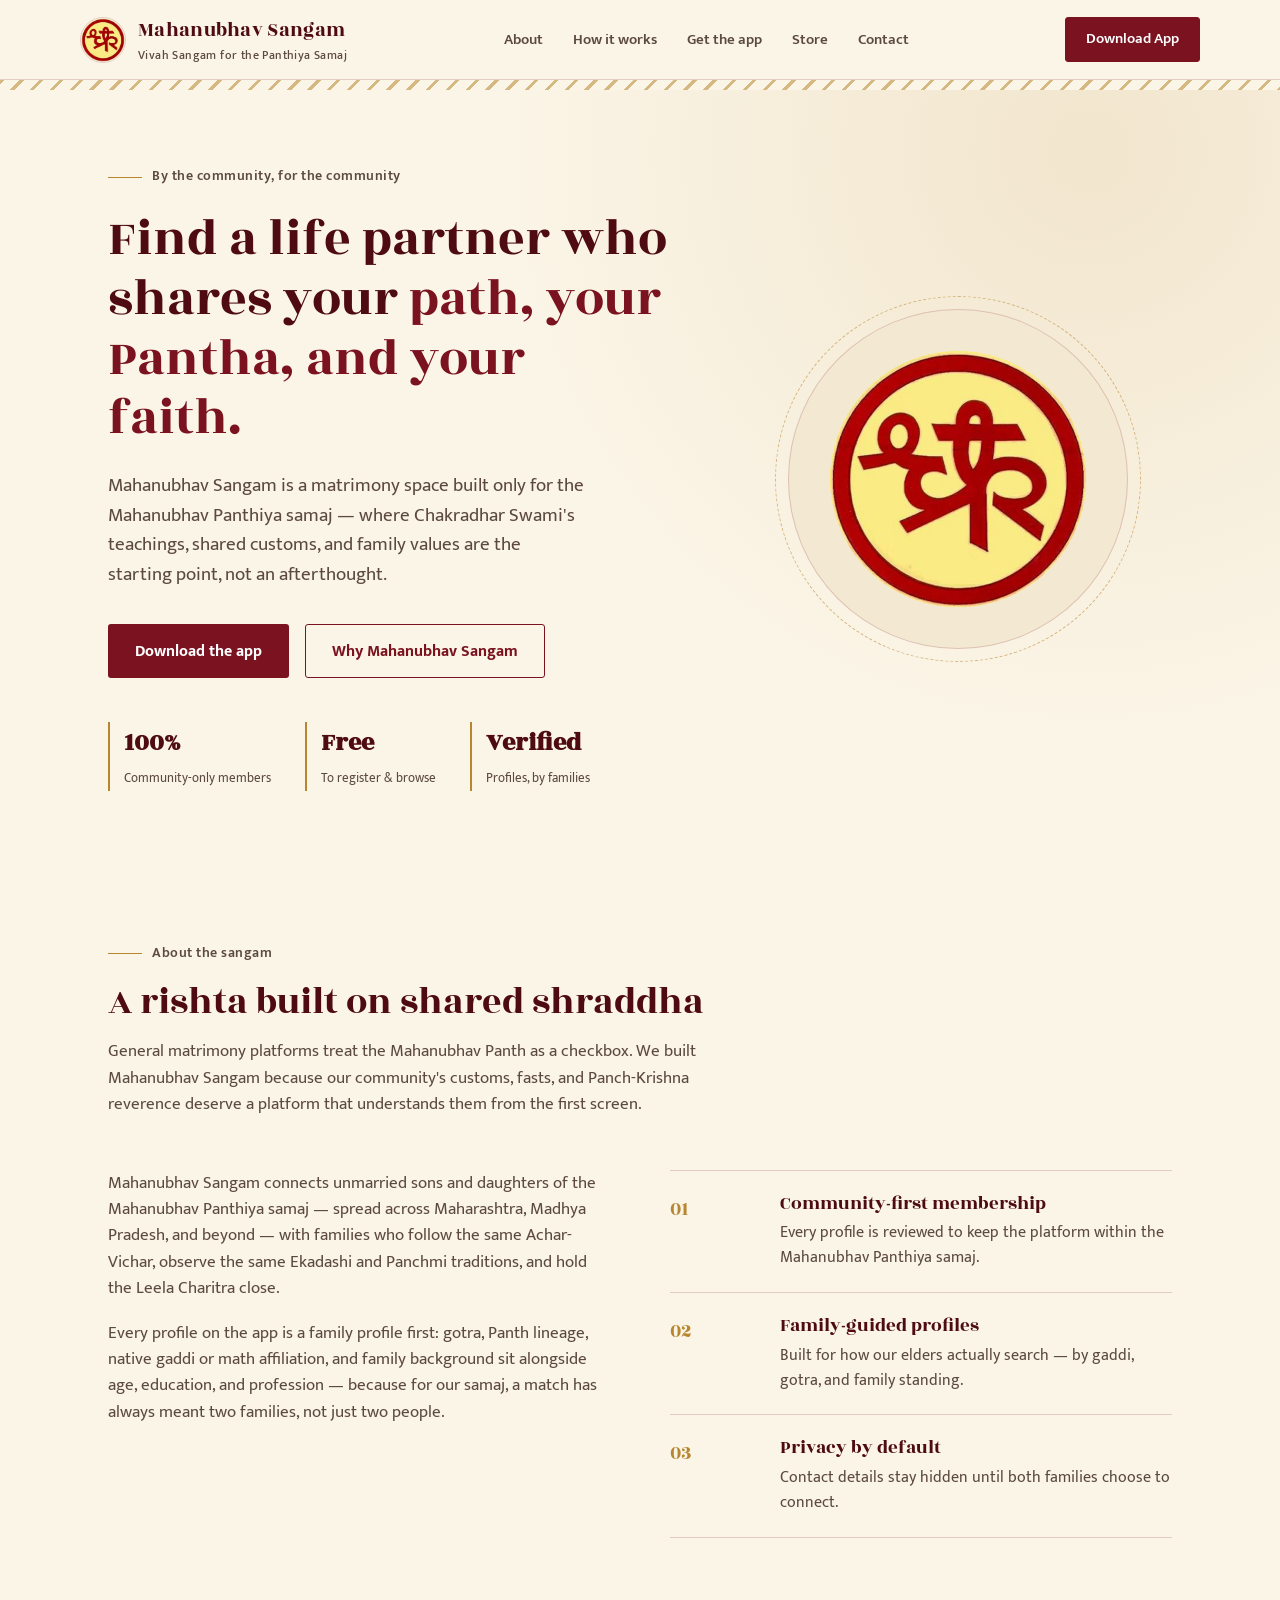
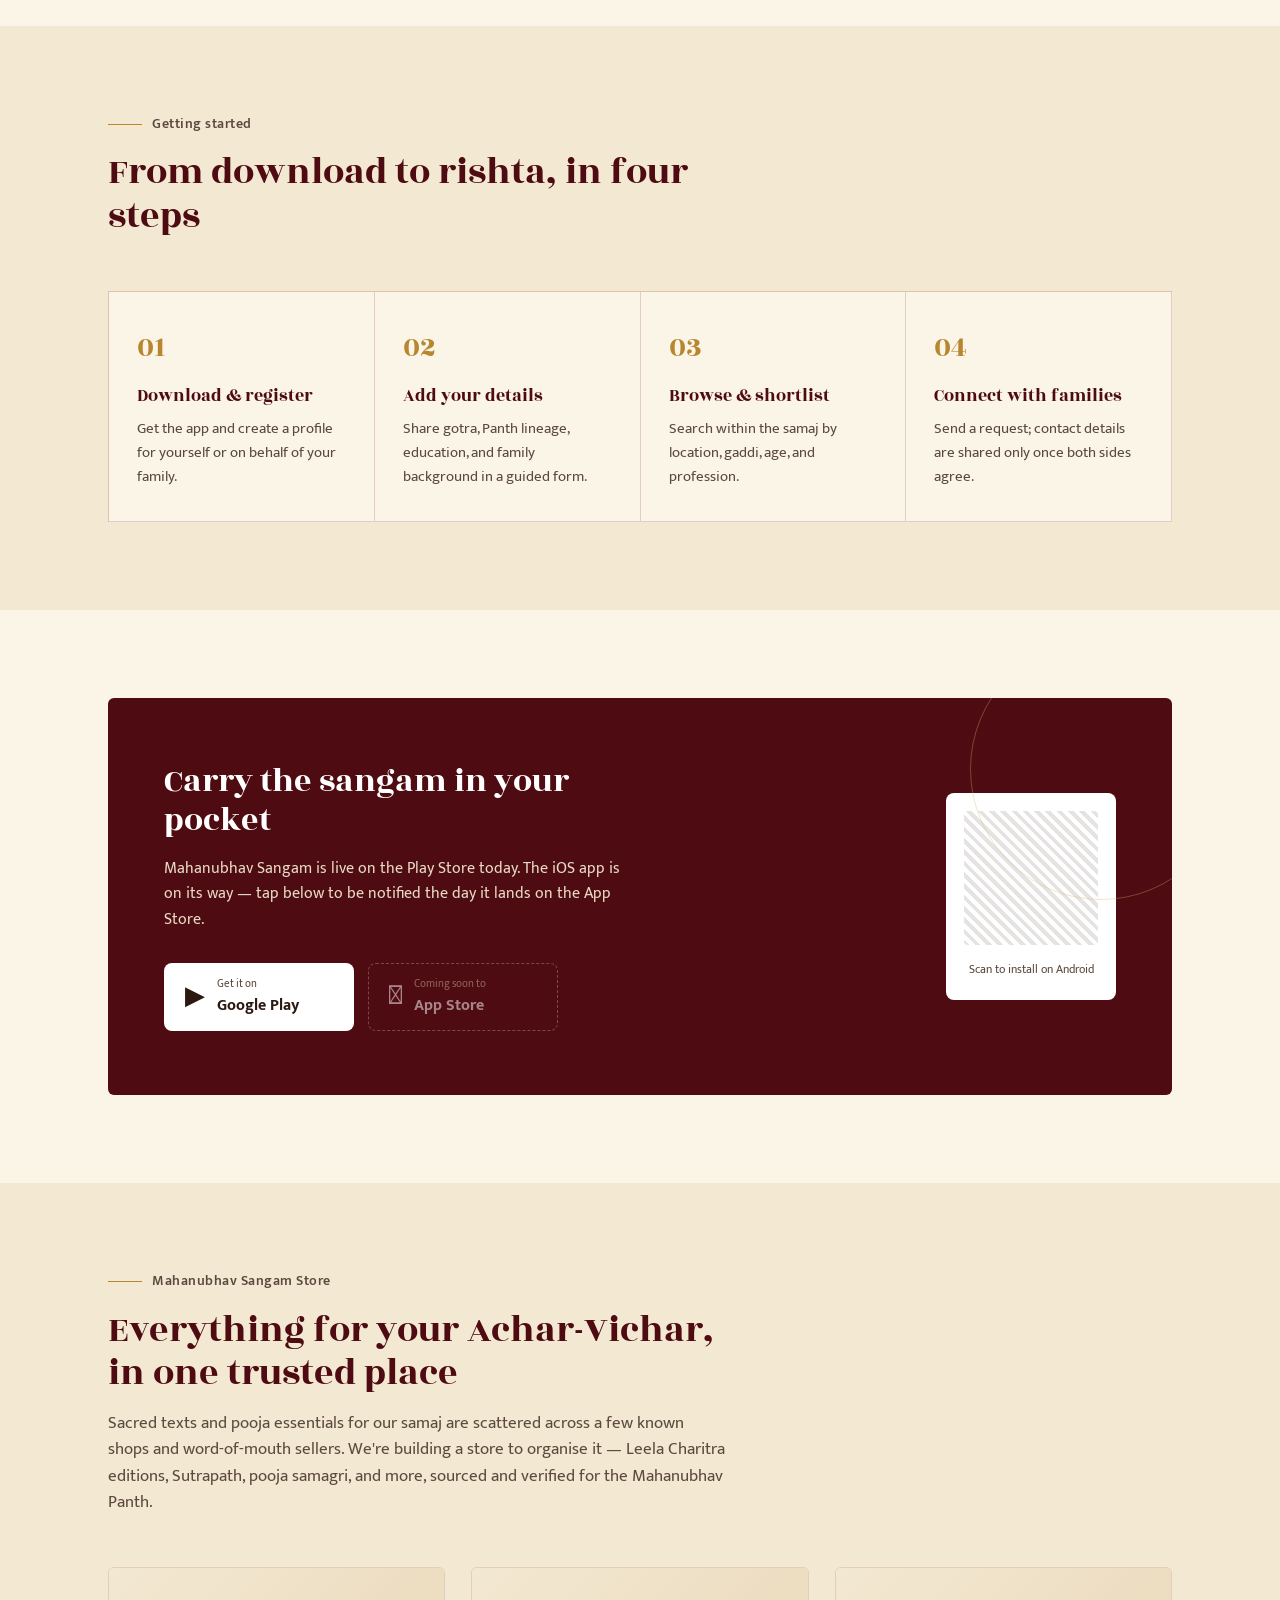
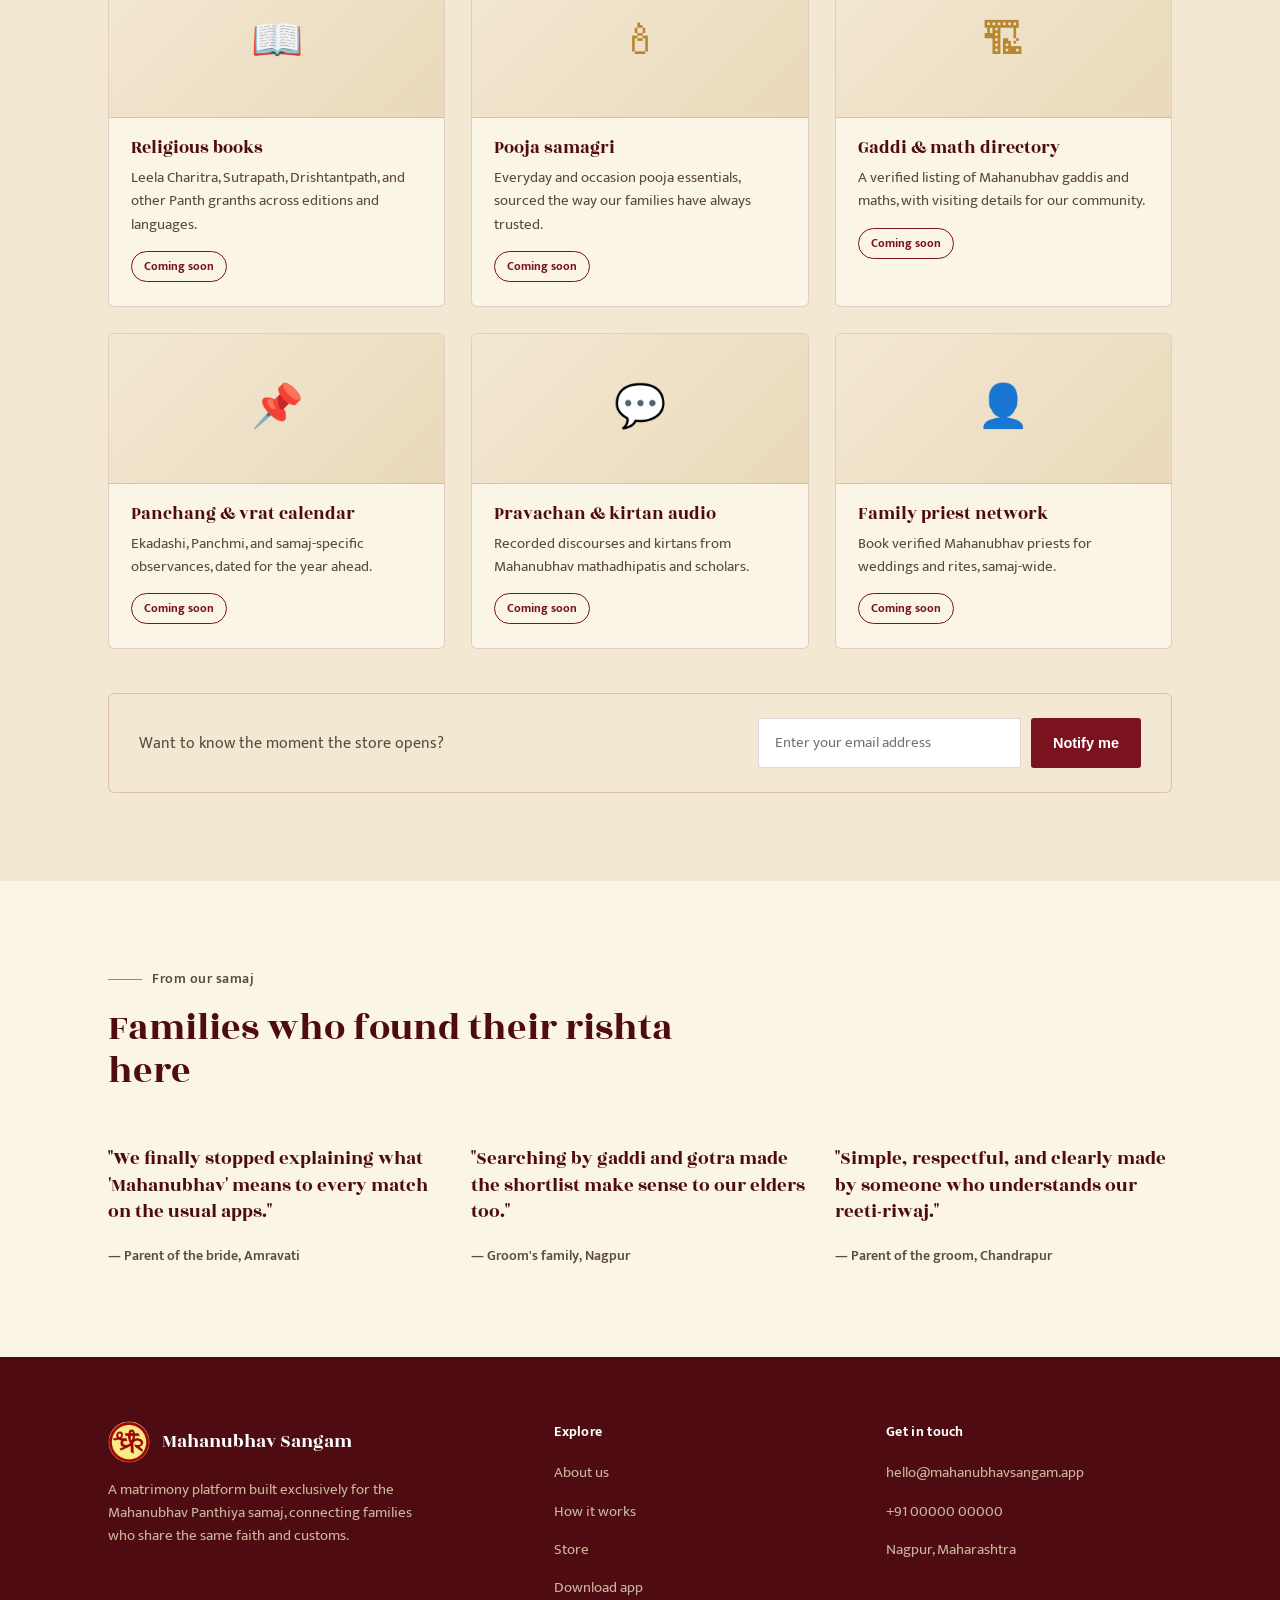
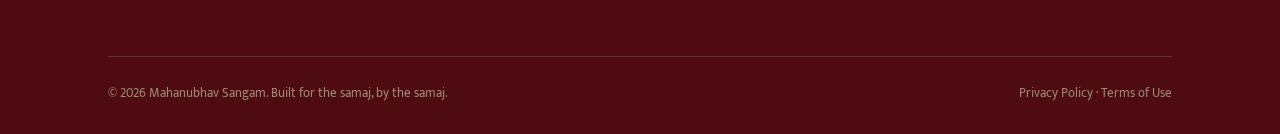
==== commit 4e788522: "png" ====
--- a/index.html
+++ b/index.html
@@ -4,7 +4,7 @@
 <meta charset="UTF-8">
 <meta name="viewport" content="width=device-width, initial-scale=1.0">
 <title>Mahanubhav Sangam — Matrimony for the Mahanubhav Panthiya Community</title>
-<link rel="icon" href="mahanubhav-logo.jpeg">
+<link rel="icon" href="mahanubhav-logo.png" type="image/png">
 <link rel="preconnect" href="https://fonts.googleapis.com">
 <link rel="preconnect" href="https://fonts.gstatic.com" crossorigin>
 <link href="https://fonts.googleapis.com/css2?family=Rozha+One&family=Mukta:wght@400;500;600;700&display=swap" rel="stylesheet">
@@ -285,7 +285,7 @@
 <header>
   <div class="wrap nav">
     <div class="brand">
-      <img src="mahanubhav-logo.jpeg" alt="Mahanubhav Sangam emblem">
+      <img src="mahanubhav-logo.png" alt="Mahanubhav Sangam emblem">
       <div class="brand-name">Mahanubhav Sangam<span>Vivah Sangam for the Panthiya Samaj</span></div>
     </div>
     <nav>
@@ -324,7 +324,7 @@
       </div>
       <div class="hero-emblem">
         <div class="emblem-ring">
-          <img src="mahanubhav-logo.jpeg" alt="Mahanubhav Sangam logo">
+          <img src="mahanubhav-logo.png" alt="Mahanubhav Sangam logo">
         </div>
       </div>
     </div>
@@ -504,7 +504,7 @@
     <div class="footer-grid">
       <div>
         <div class="footer-brand">
-          <img src="mahanubhav-logo.jpeg" alt="Mahanubhav Sangam emblem">
+          <img src="mahanubhav-logo.png" alt="Mahanubhav Sangam emblem">
           <span>Mahanubhav Sangam</span>
         </div>
         <p>A matrimony platform built exclusively for the Mahanubhav Panthiya samaj, connecting families who share the same faith and customs.</p>
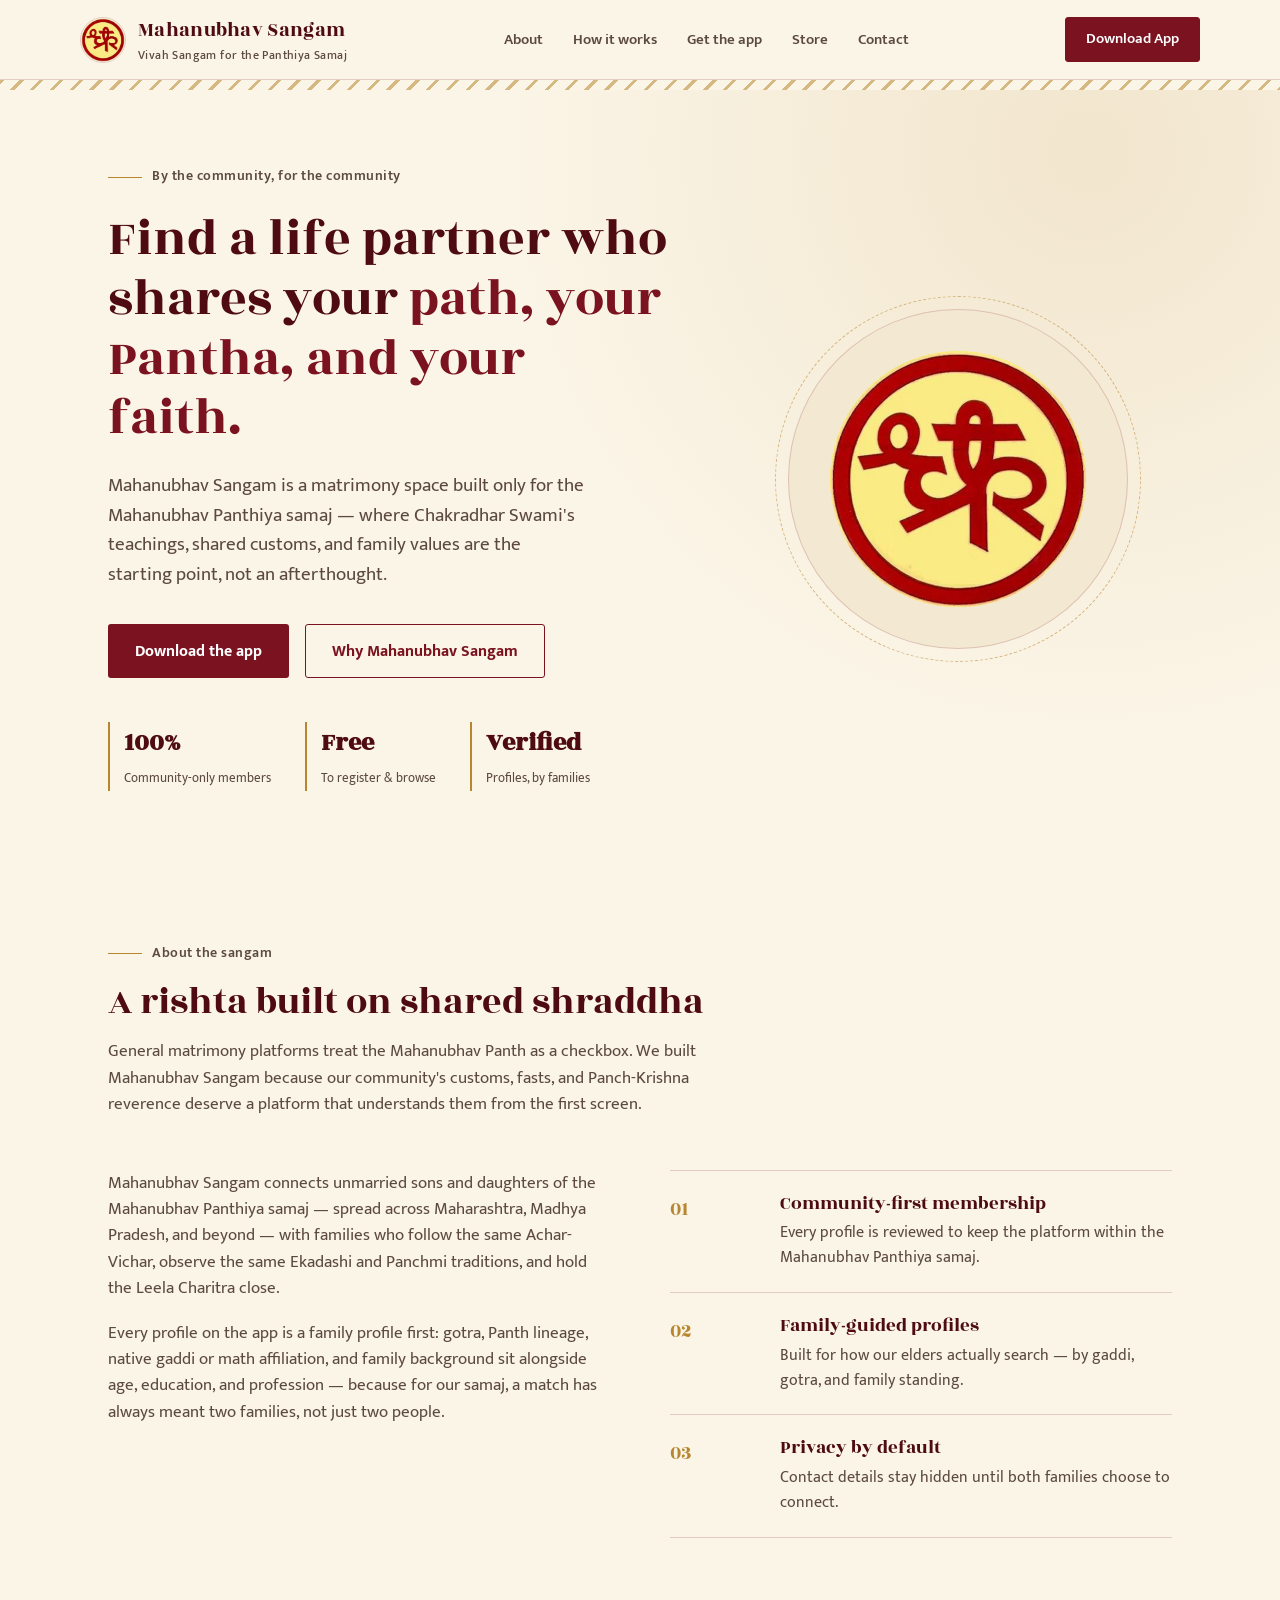
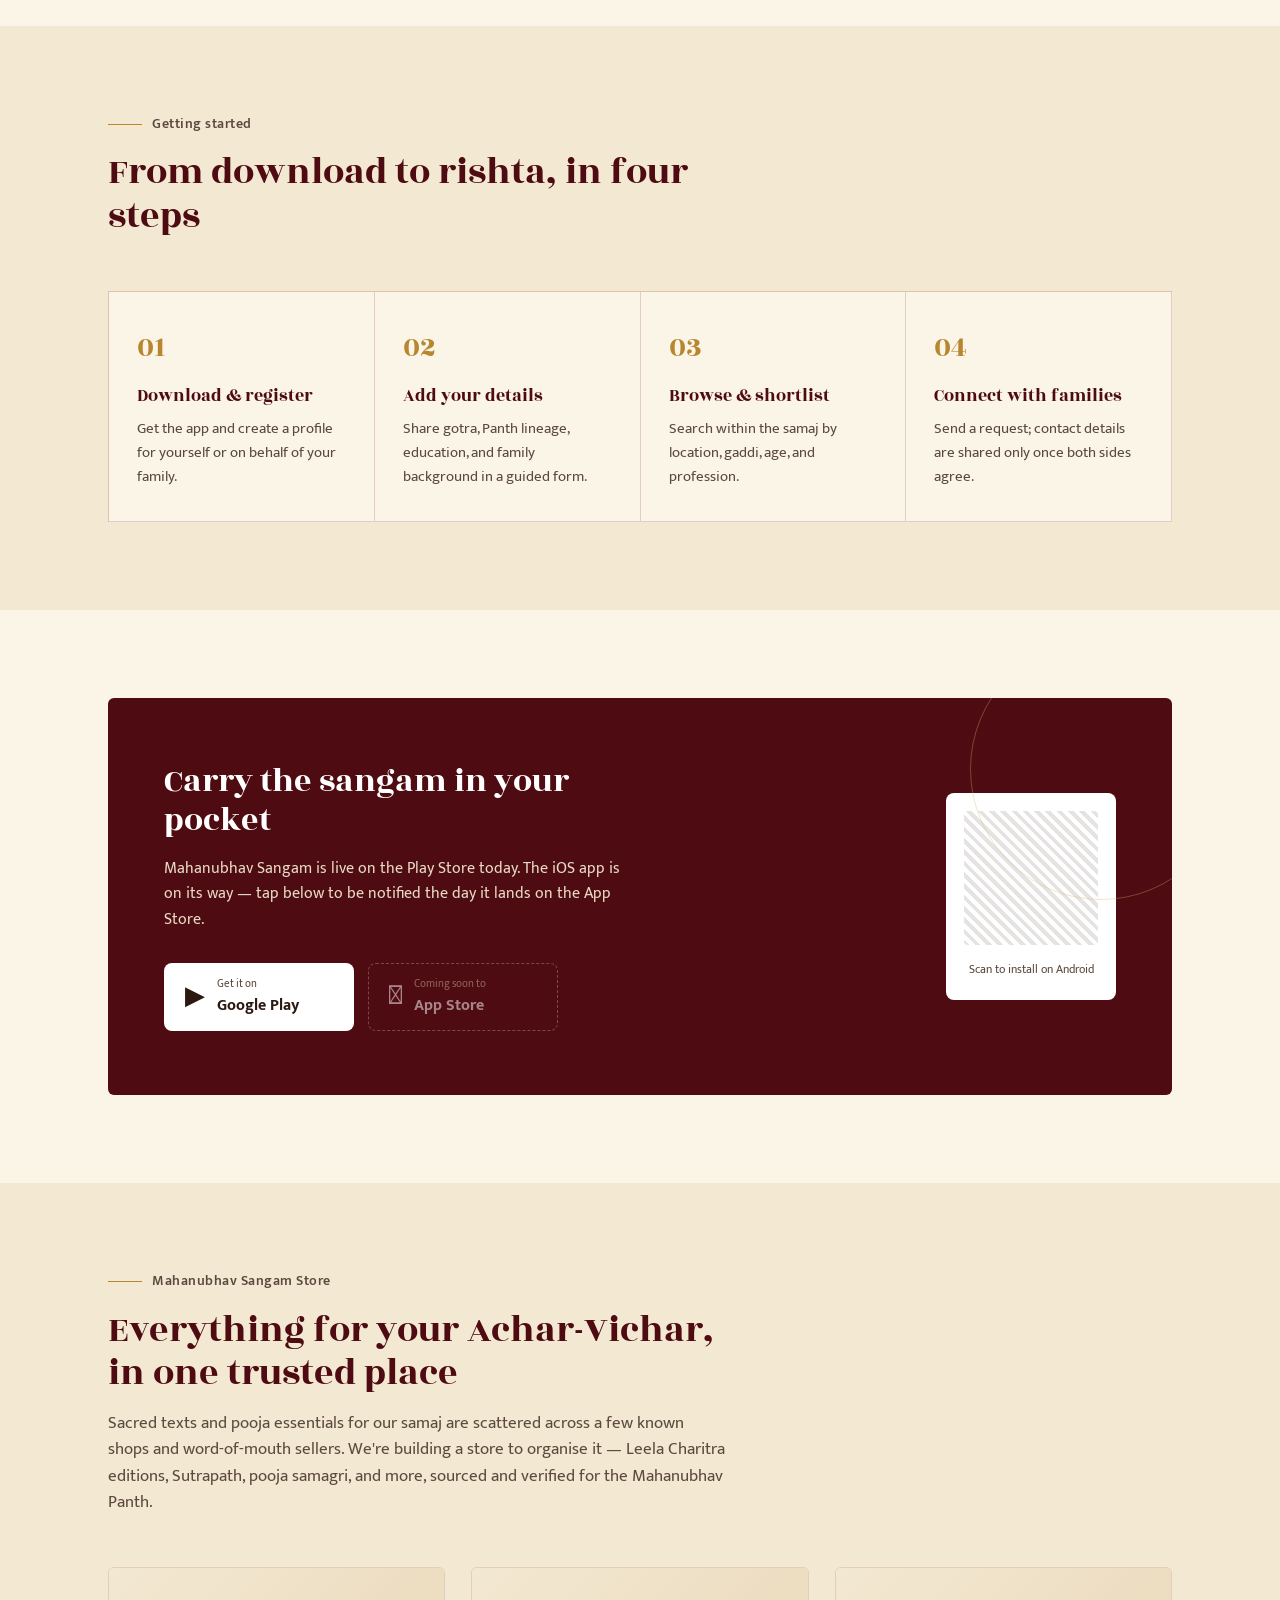
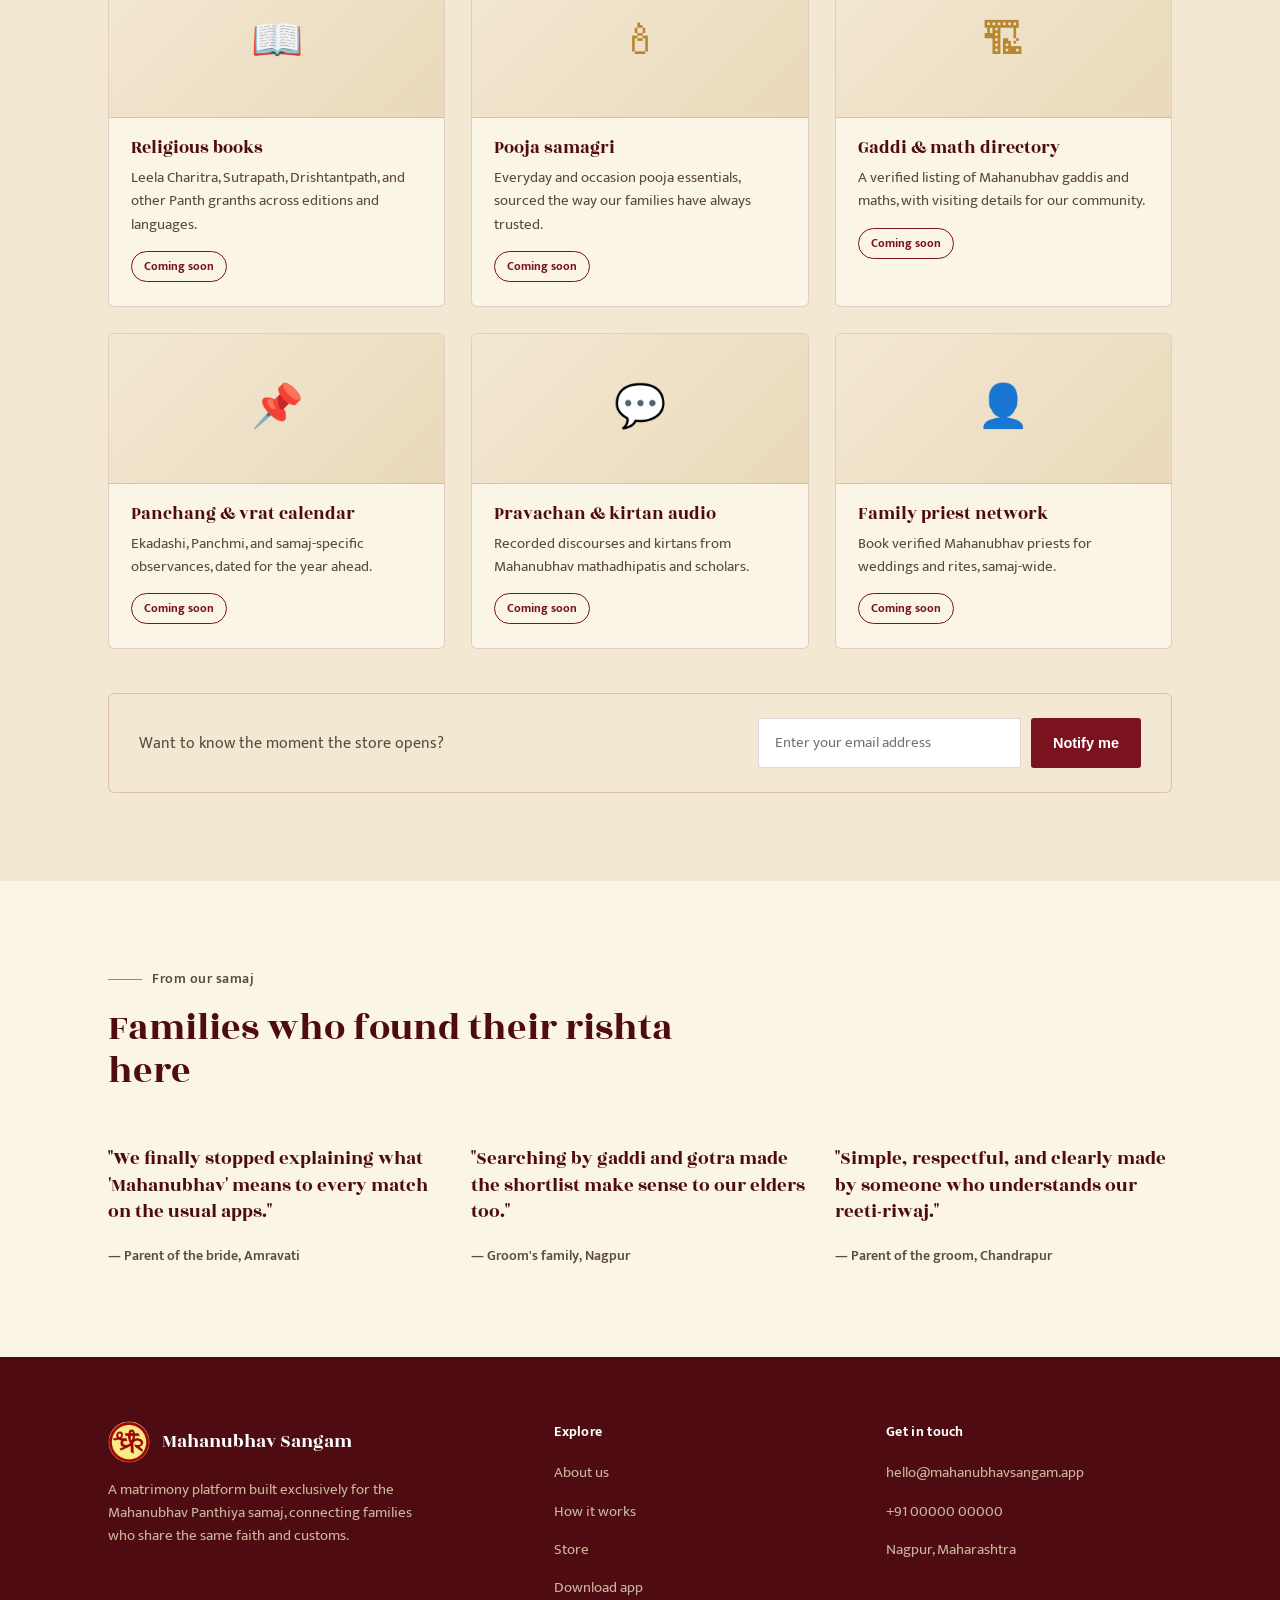
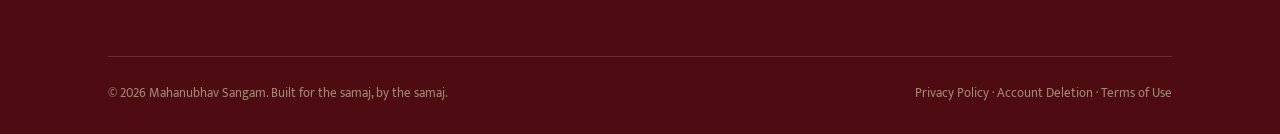
==== commit e24aeeca: "delete account" ====
--- a/index.html
+++ b/index.html
@@ -292,12 +292,12 @@
       <ul>
         <li><a href="#about">About</a></li>
         <li><a href="#how">How it works</a></li>
-        <li><a href="#app">Get the app</a></li>
+        <li><a href="https://play.google.com/store/apps/details?id=com.mahanubhav.sangam" target="_blank" rel="noopener">Get the app</a></li>
         <li><a href="#store">Store</a></li>
         <li><a href="#contact">Contact</a></li>
       </ul>
     </nav>
-    <a href="#app" class="nav-cta">Download App</a>
+    <a href="https://play.google.com/store/apps/details?id=com.mahanubhav.sangam" class="nav-cta">Download App</a>
     <button class="menu-btn" aria-label="Menu">&#9776;</button>
   </div>
 </header>
@@ -313,7 +313,7 @@
         <h1>Find a life partner who shares your <em>path, your Pantha, and your faith.</em></h1>
         <p class="lede">Mahanubhav Sangam is a matrimony space built only for the Mahanubhav Panthiya samaj — where Chakradhar Swami's teachings, shared customs, and family values are the starting point, not an afterthought.</p>
         <div class="hero-actions">
-          <a href="#app" class="btn btn-primary">Download the app</a>
+          <a href="https://play.google.com/store/apps/details?id=com.mahanubhav.sangam" class="btn btn-primary">Download the app</a>
           <a href="#about" class="btn btn-ghost">Why Mahanubhav Sangam</a>
         </div>
         <div class="hero-stats">
@@ -385,7 +385,7 @@
           <h2>Carry the sangam in your pocket</h2>
           <p>Mahanubhav Sangam is live on the Play Store today. The iOS app is on its way — tap below to be notified the day it lands on the App Store.</p>
           <div class="store-buttons">
-            <a href="#" class="store-btn" id="playstore-link" target="_blank" rel="noopener">
+            <a href="https://play.google.com/store/apps/details?id=com.mahanubhav.sangam" class="store-btn" id="playstore-link" target="_blank" rel="noopener">
               <span class="icon">&#9654;</span>
               <span class="txt"><small>Get it on</small><strong>Google Play</strong></span>
             </a>
@@ -515,7 +515,7 @@
           <li><a href="#about">About us</a></li>
           <li><a href="#how">How it works</a></li>
           <li><a href="#store">Store</a></li>
-          <li><a href="#app">Download app</a></li>
+          <li><a href="https://play.google.com/store/apps/details?id=com.mahanubhav.sangam" target="_blank" rel="noopener">Download app</a></li>
         </ul>
       </div>
       <div>
@@ -529,14 +529,14 @@
     </div>
     <div class="footer-bottom">
       <span>&copy; 2026 Mahanubhav Sangam. Built for the samaj, by the samaj.</span>
-      <span><a href="privacy.html">Privacy Policy</a> &middot; Terms of Use</span>
+      <span><a href="privacy.html">Privacy Policy</a> &middot; <a href="delete-account.html">Account Deletion</a> &middot; Terms of Use</span>
     </div>
   </div>
 </footer>
 
 <script>
   // Play Store link placeholder — replace href with your live listing.
-  document.getElementById('playstore-link').setAttribute('href', 'https://play.google.com/store/apps/details?id=REPLACE_WITH_PACKAGE_NAME');
+  document.getElementById('playstore-link').setAttribute('href', 'https://play.google.com/store/apps/details?id=com.mahanubhav.sangam');
 
   function notifyMe(e){
     e.preventDefault();
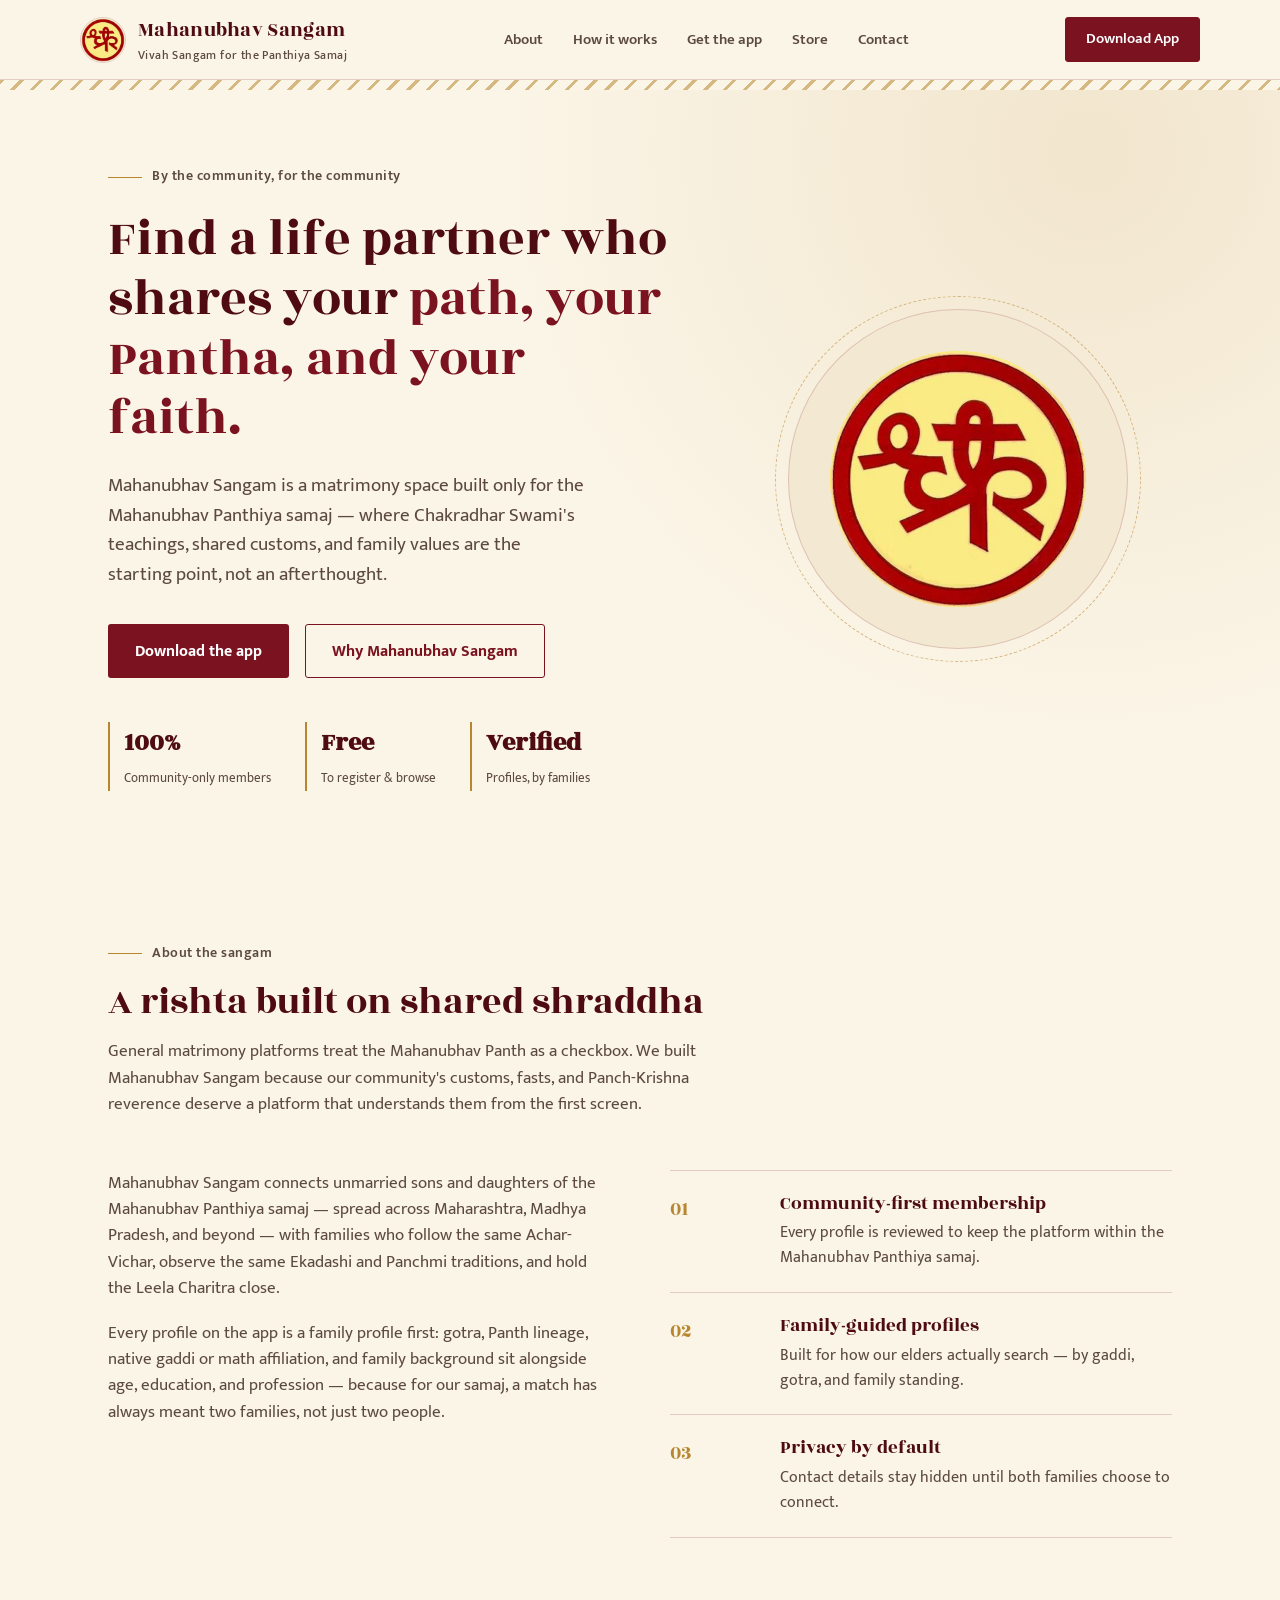
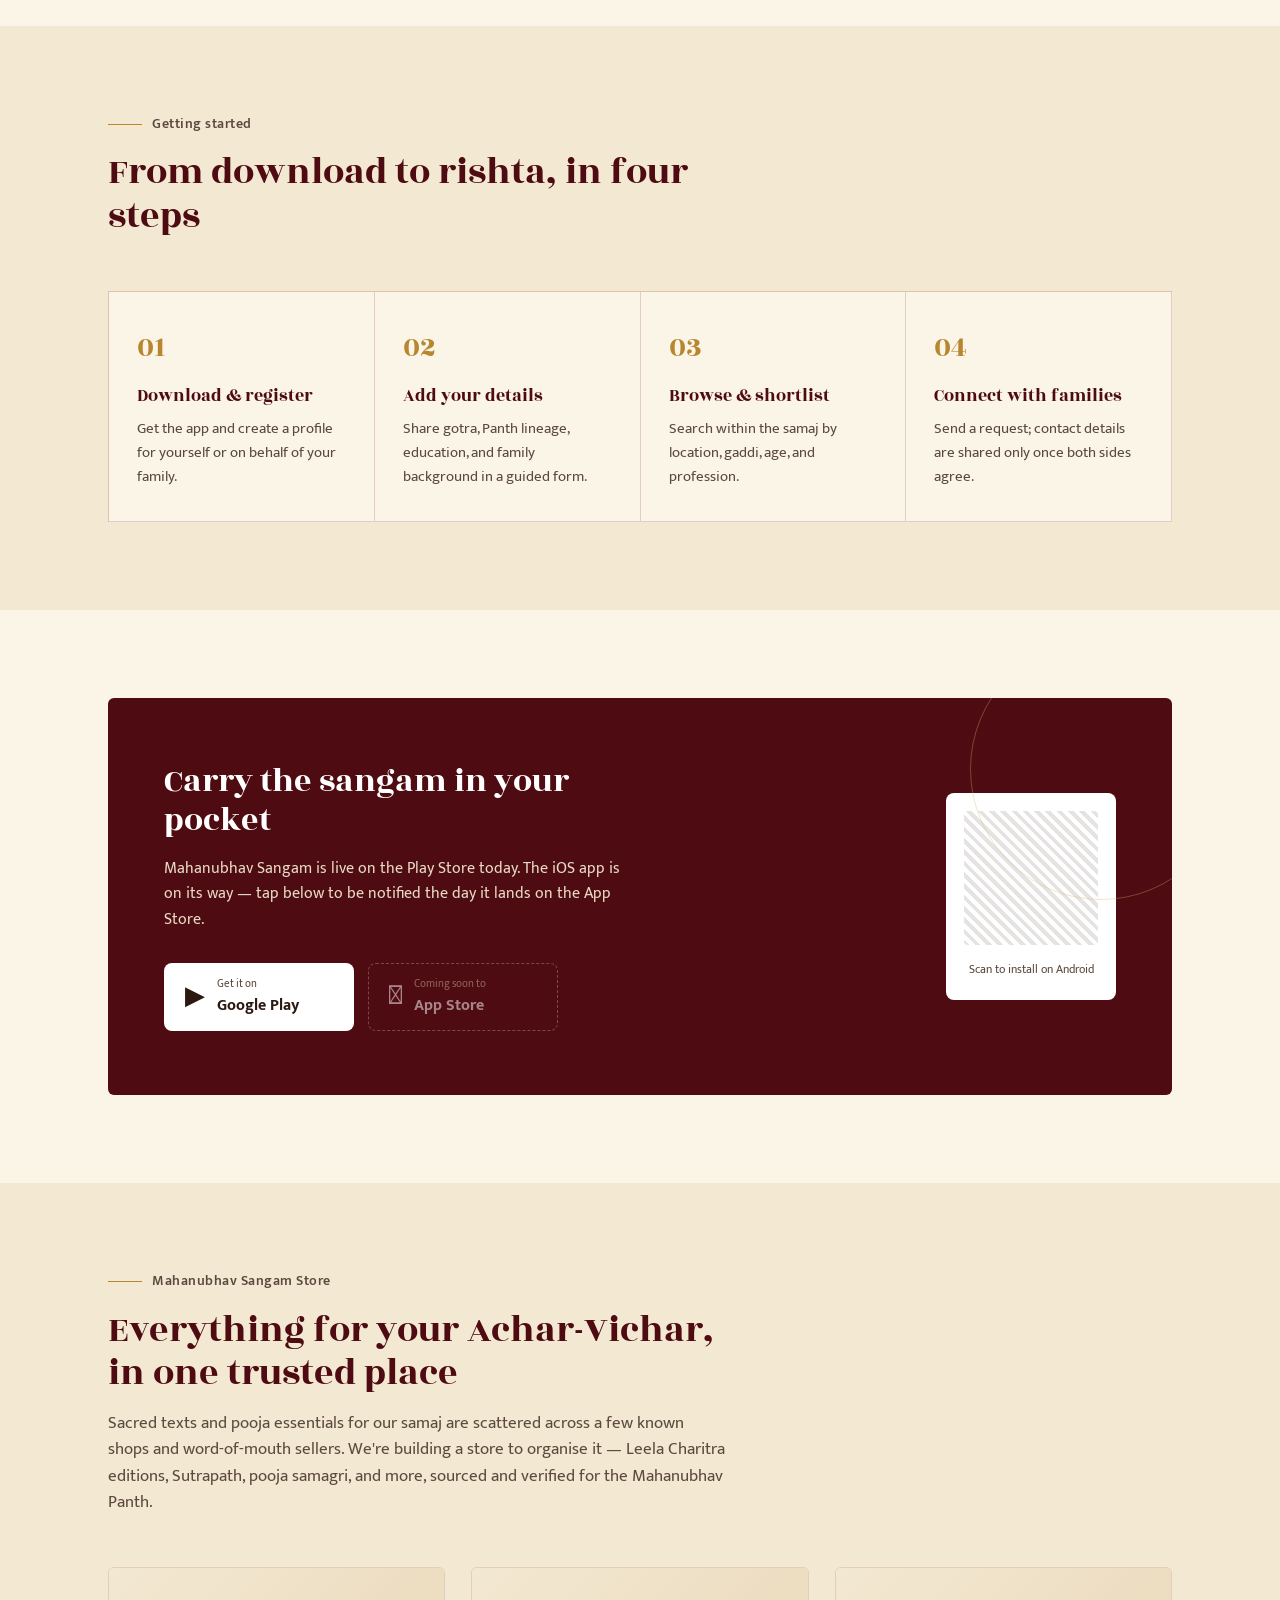
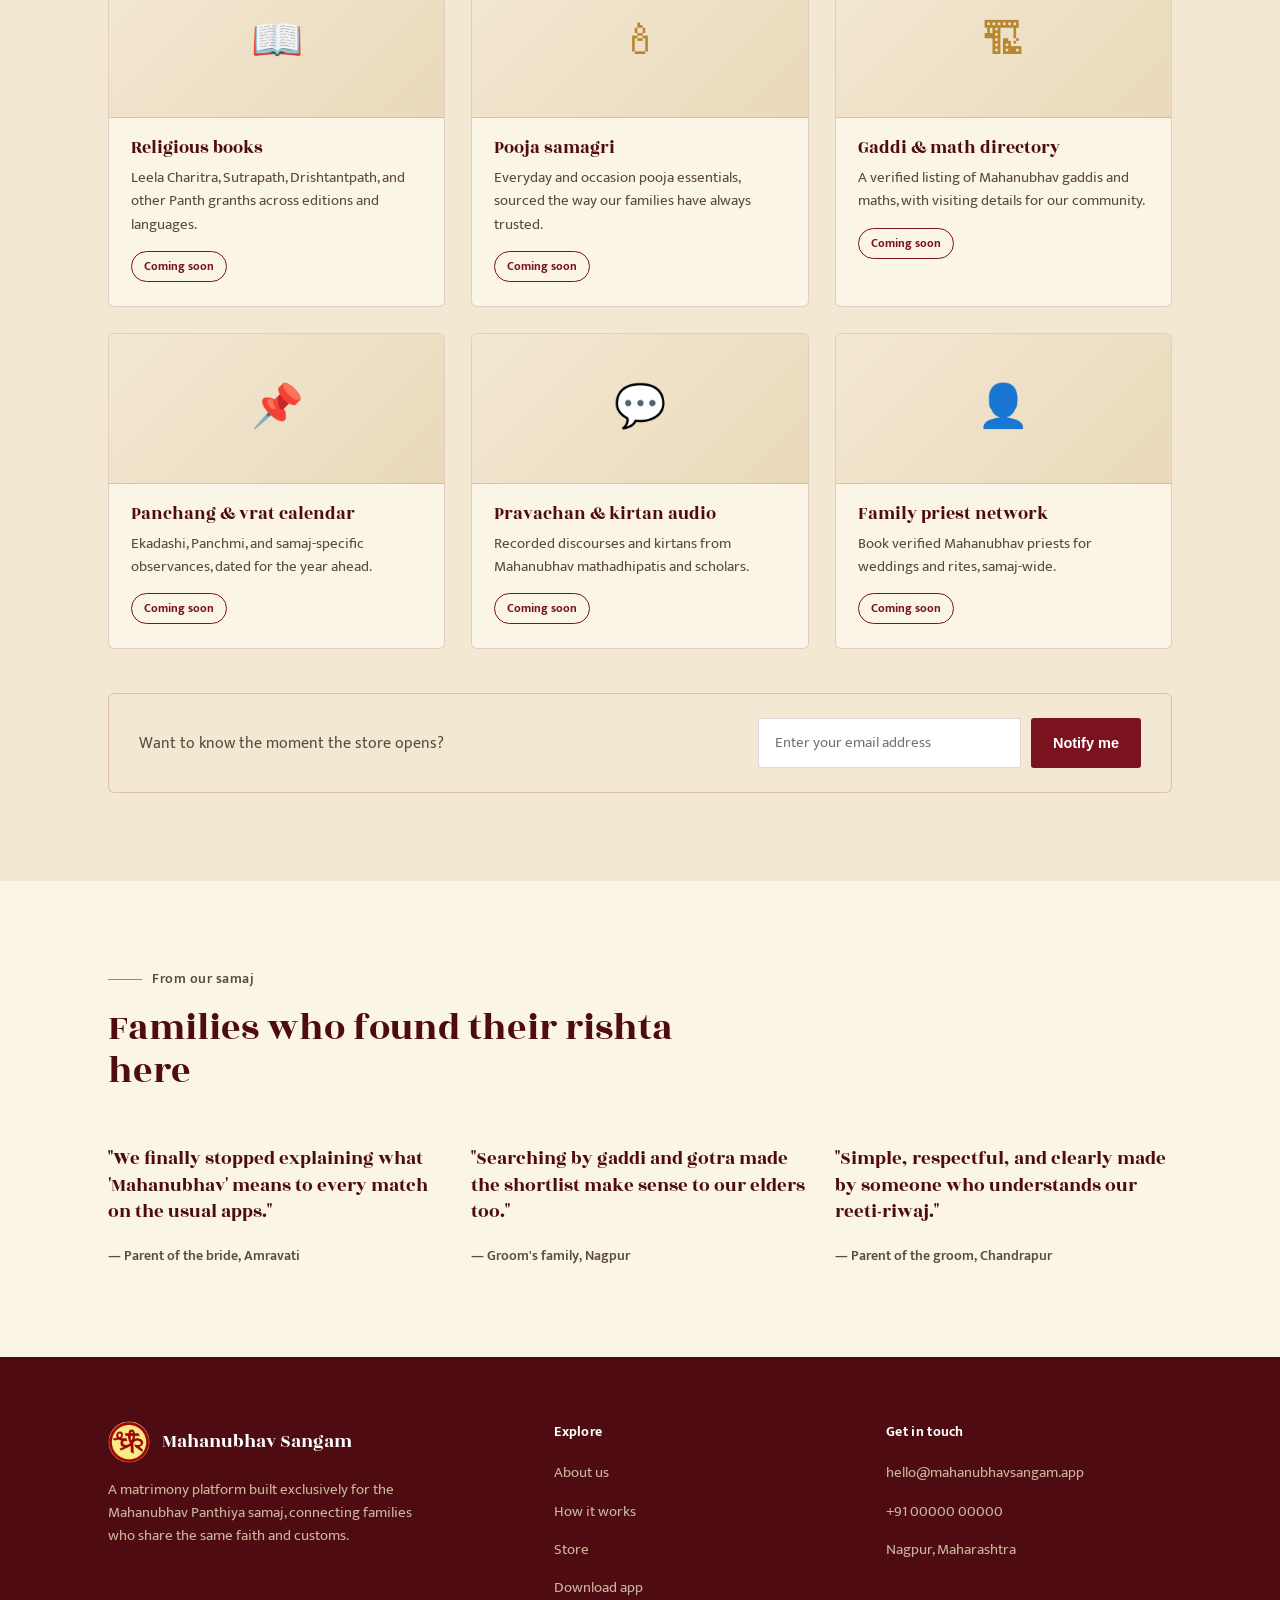
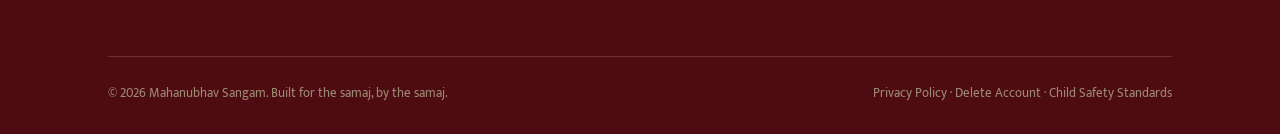
==== commit a55fcab4: "2" ====
--- a/index.html
+++ b/index.html
@@ -529,7 +529,7 @@
     </div>
     <div class="footer-bottom">
       <span>&copy; 2026 Mahanubhav Sangam. Built for the samaj, by the samaj.</span>
-      <span><a href="privacy.html">Privacy Policy</a> &middot; <a href="delete-account.html">Account Deletion</a> &middot; Terms of Use</span>
+      <span><a href="../privacy.html">Privacy Policy</a> &middot; <a href="../delete-account/">Delete Account</a> &middot; <a href="../child-safety-standards/">Child Safety Standards</a></span>
     </div>
   </div>
 </footer>
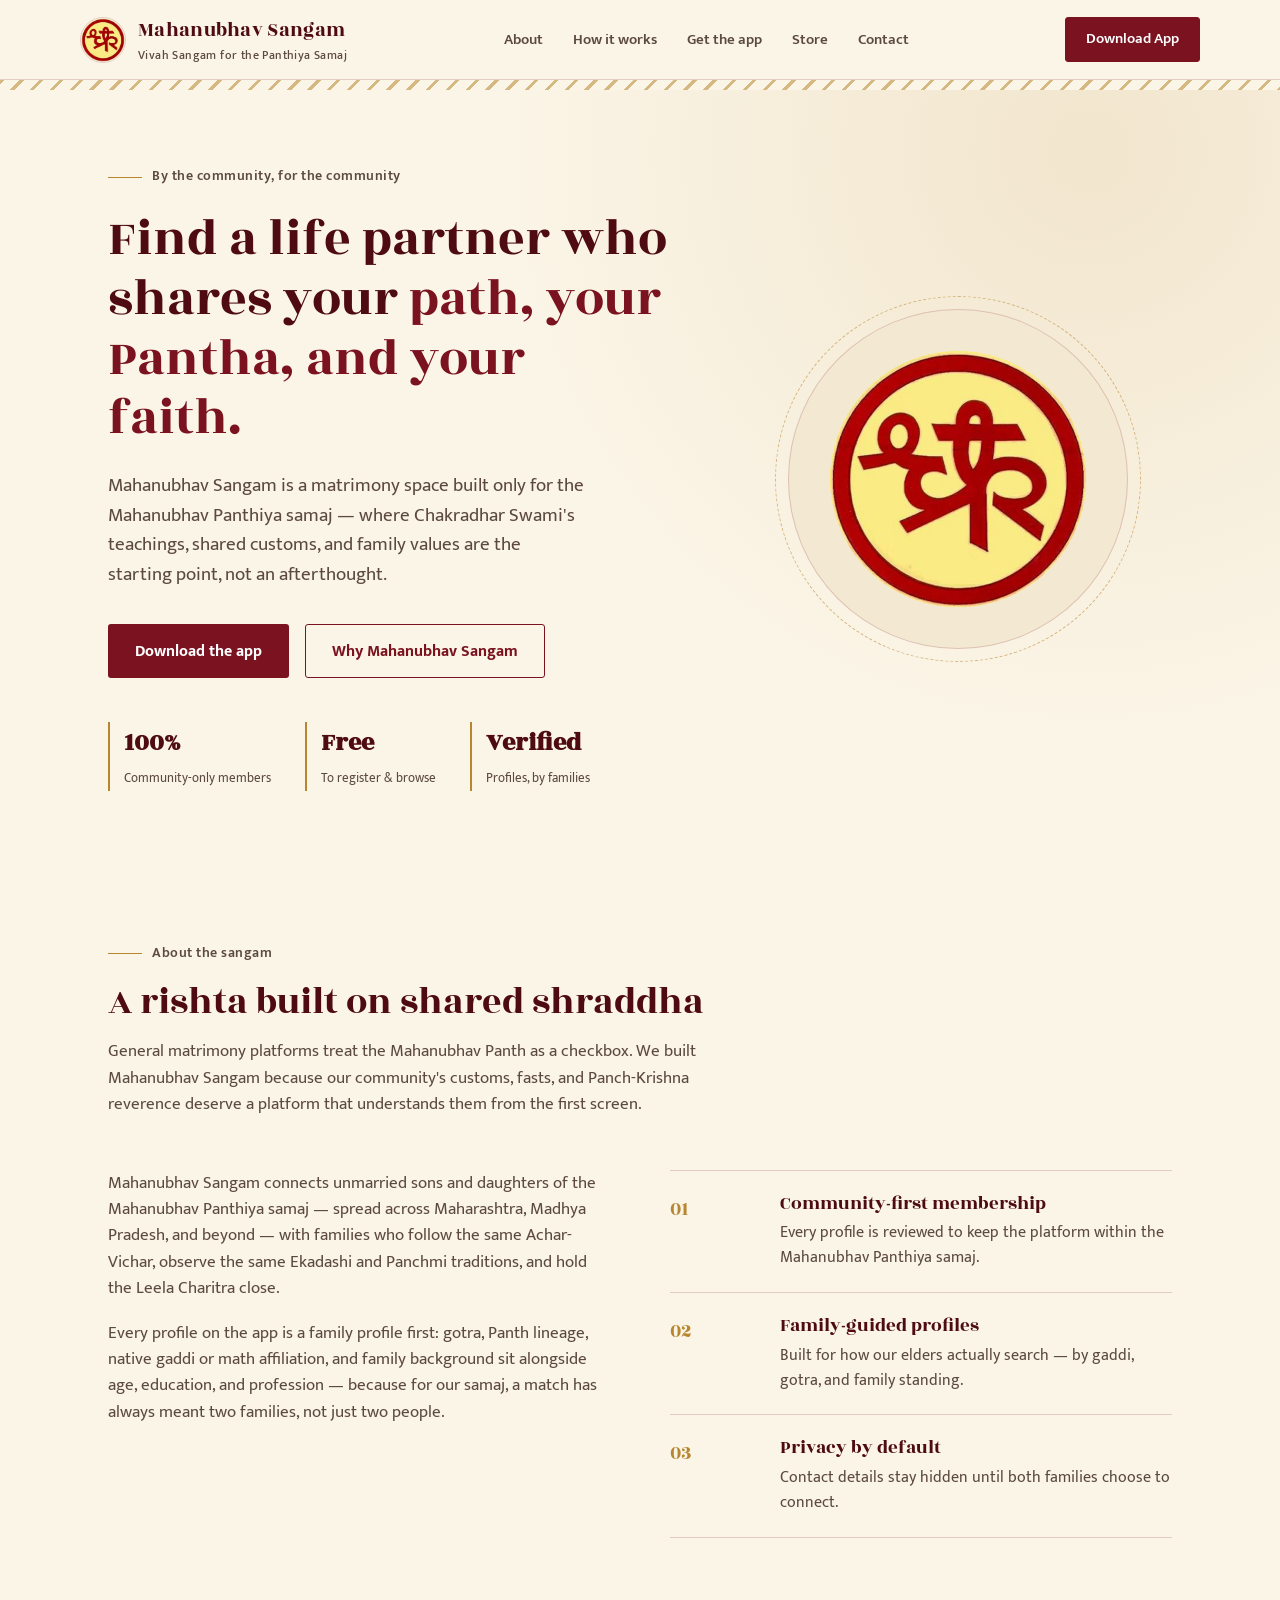
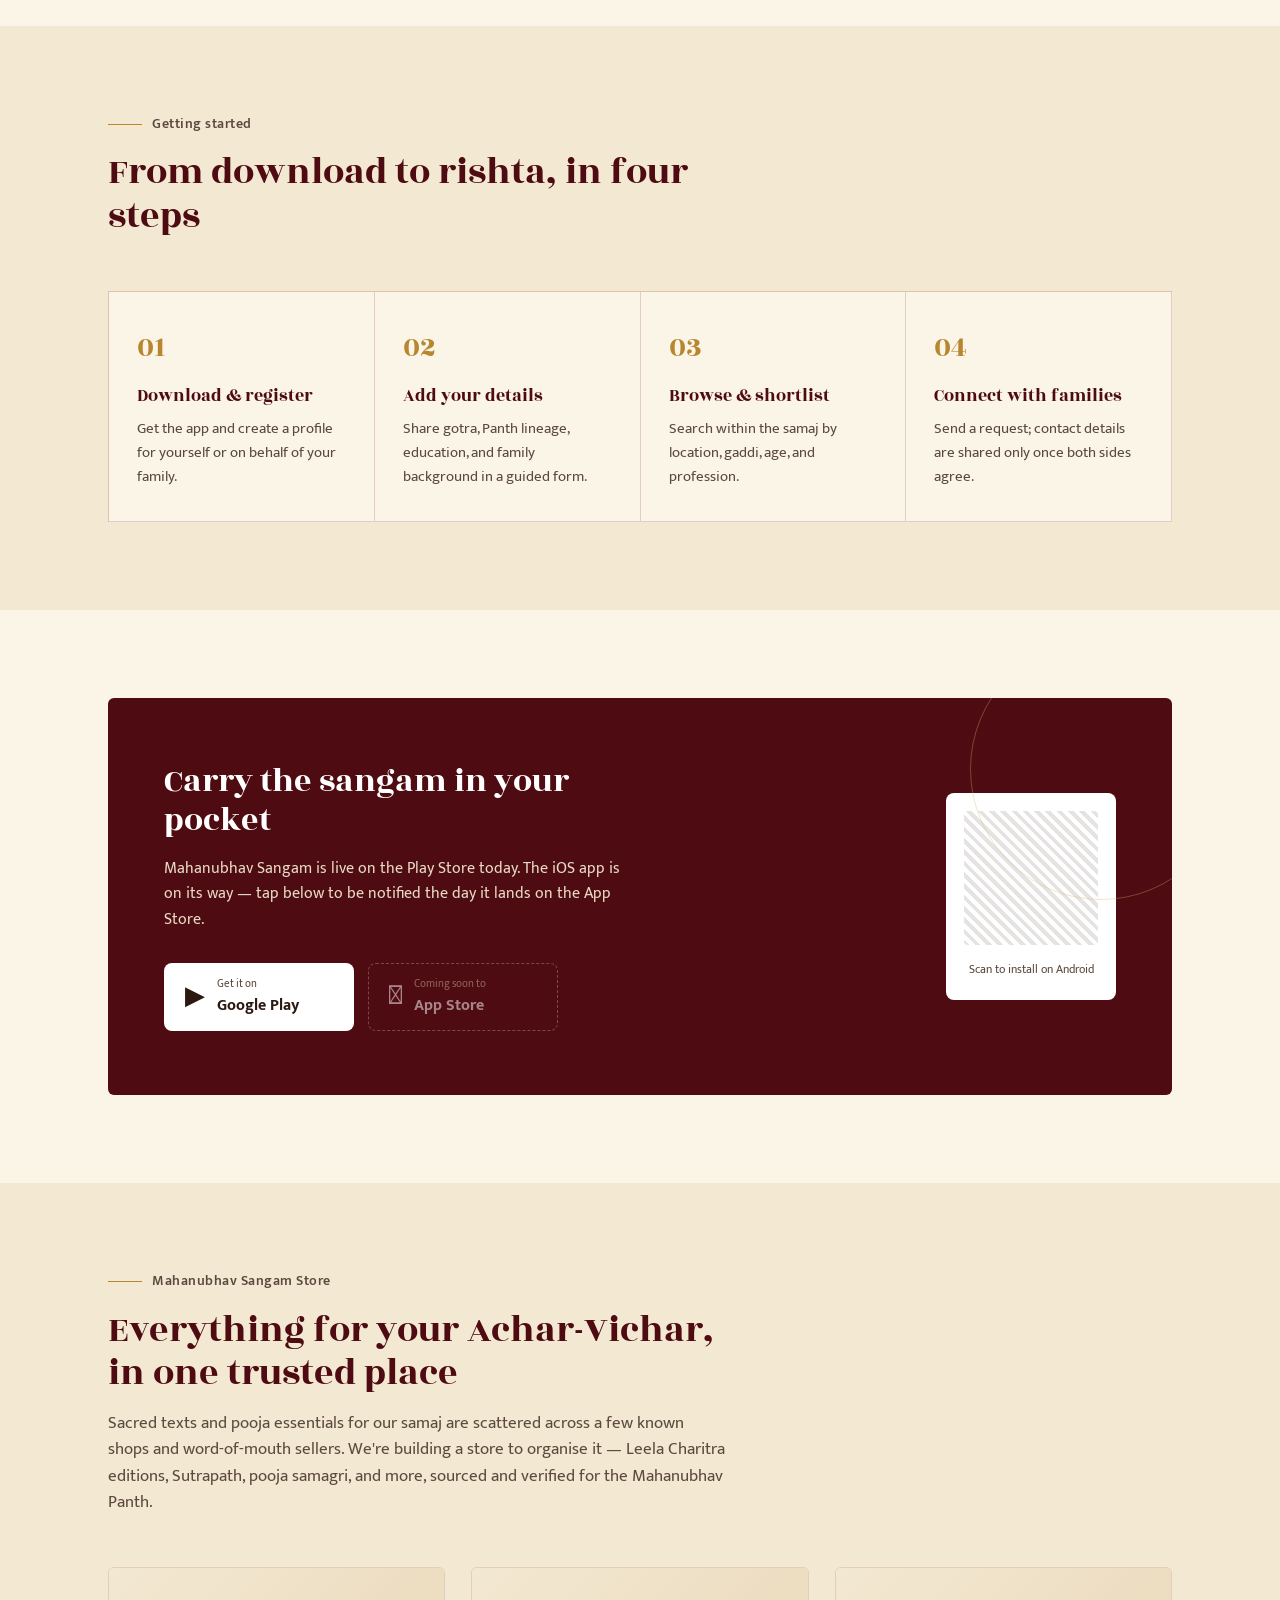
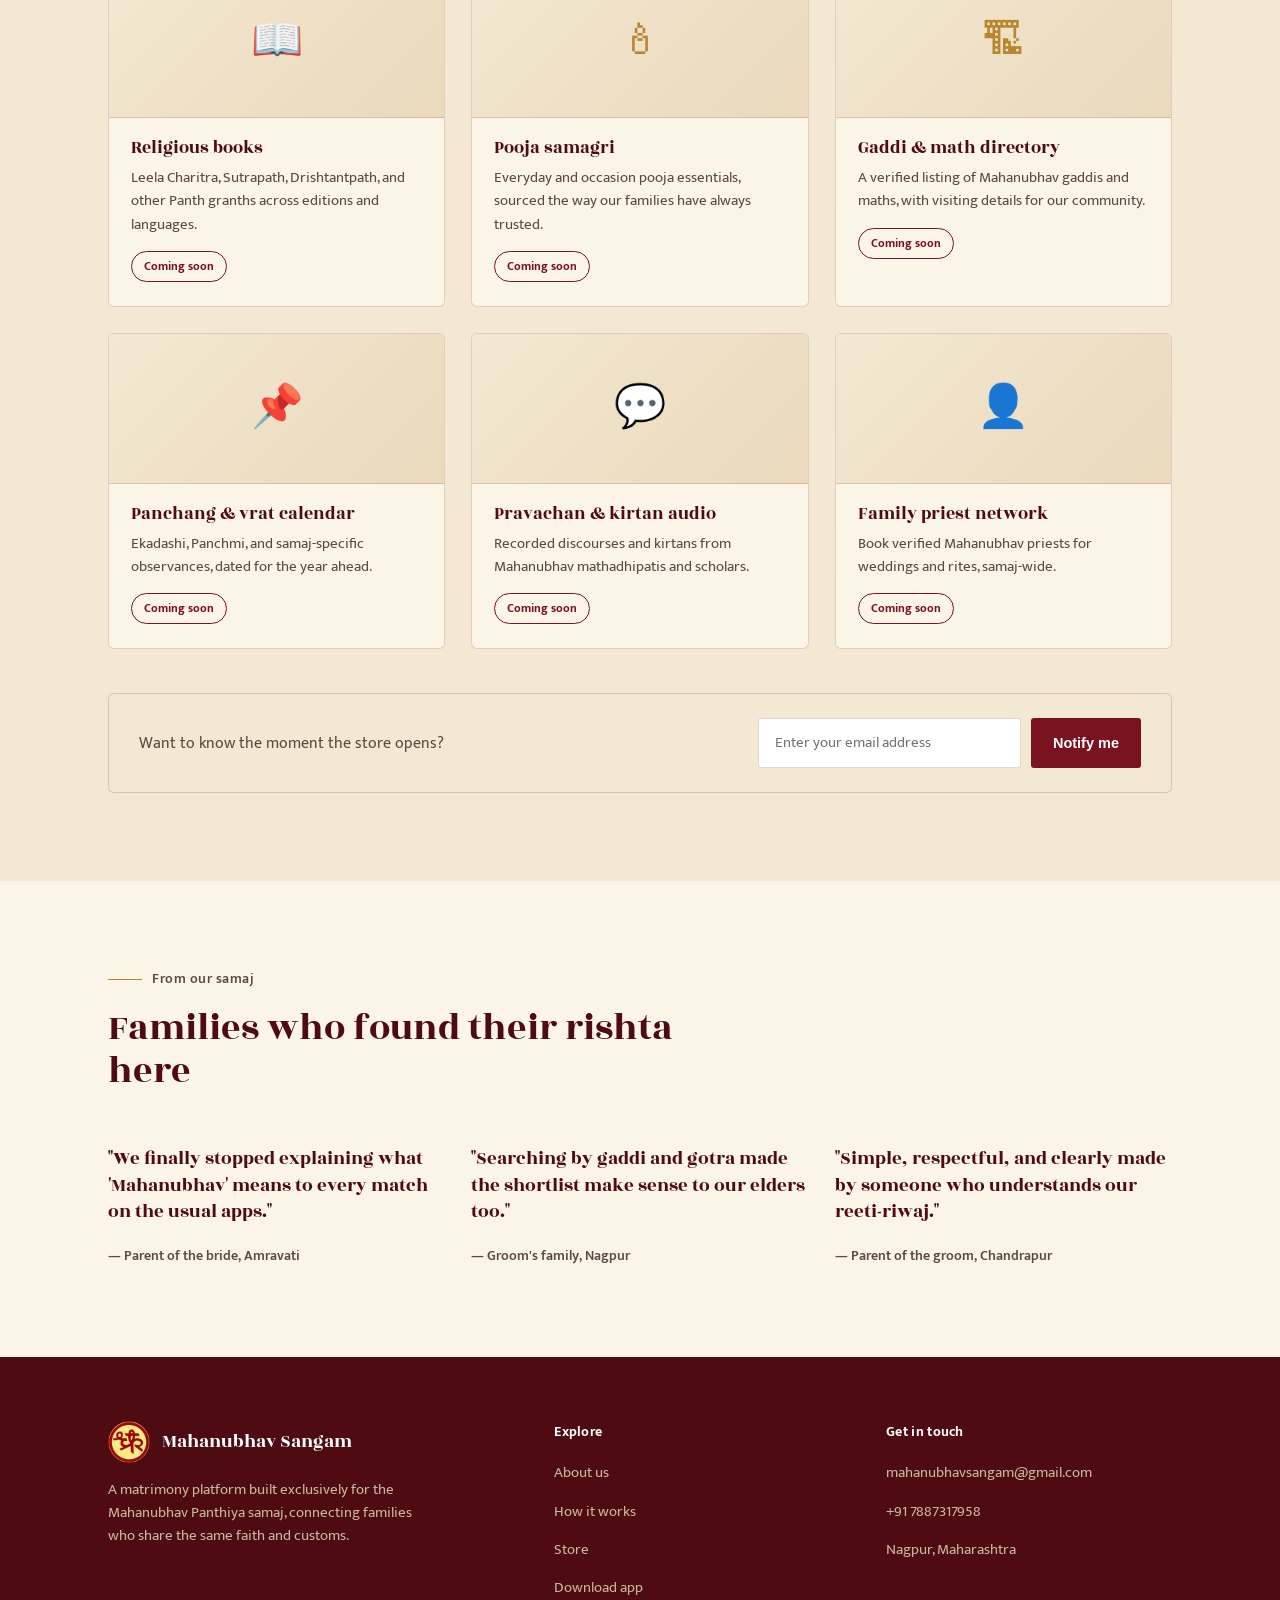
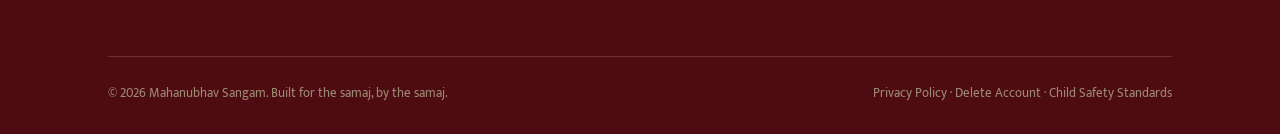
==== commit 78582e34: "email updates" ====
--- a/index.html
+++ b/index.html
@@ -521,8 +521,8 @@
       <div>
         <h4>Get in touch</h4>
         <ul>
-          <li><a href="mailto:hello@mahanubhavsangam.app">hello@mahanubhavsangam.app</a></li>
-          <li><a href="tel:+910000000000">+91 00000 00000</a></li>
+          <li><a href="mailto:mahanubhavsangam@gmail.com">mahanubhavsangam@gmail.com</a></li>
+          <li><a href="tel:+917887317958">+91 7887317958</a></li>
           <li><a href="#">Nagpur, Maharashtra</a></li>
         </ul>
       </div>
